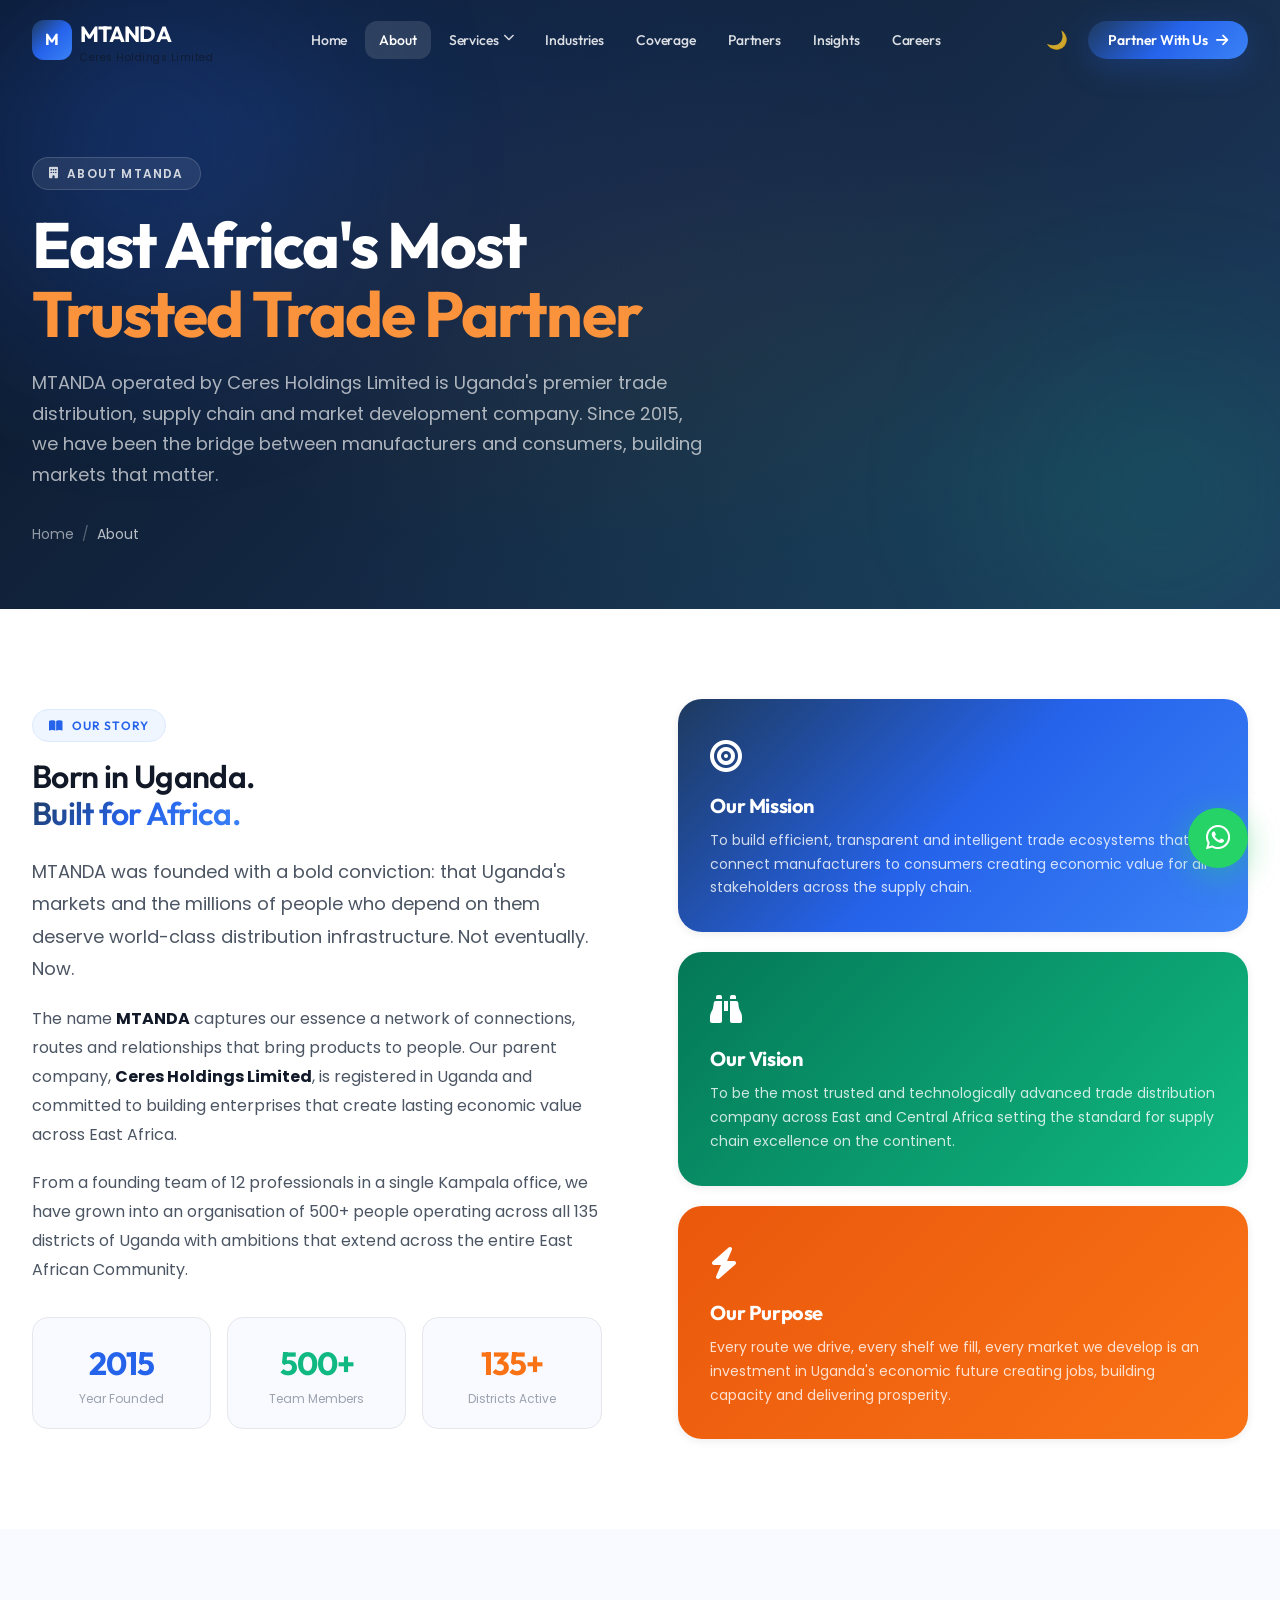
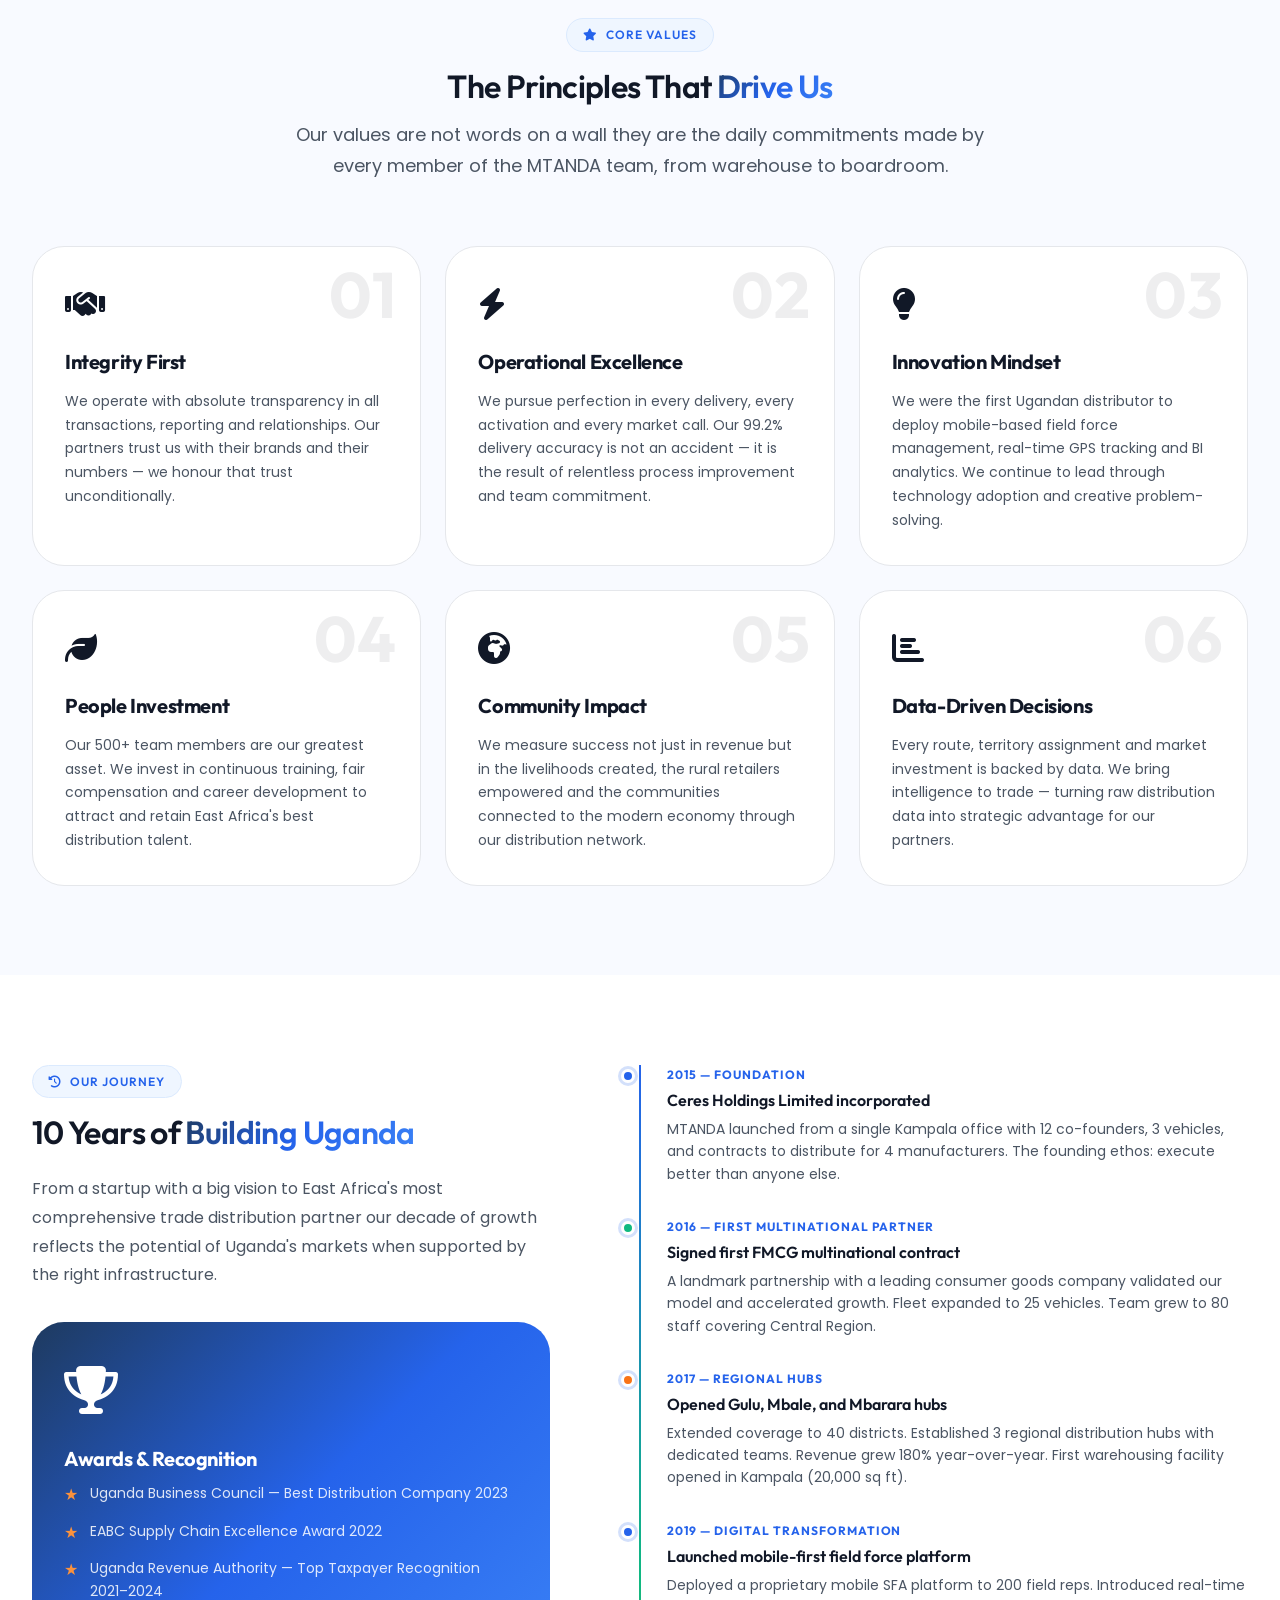
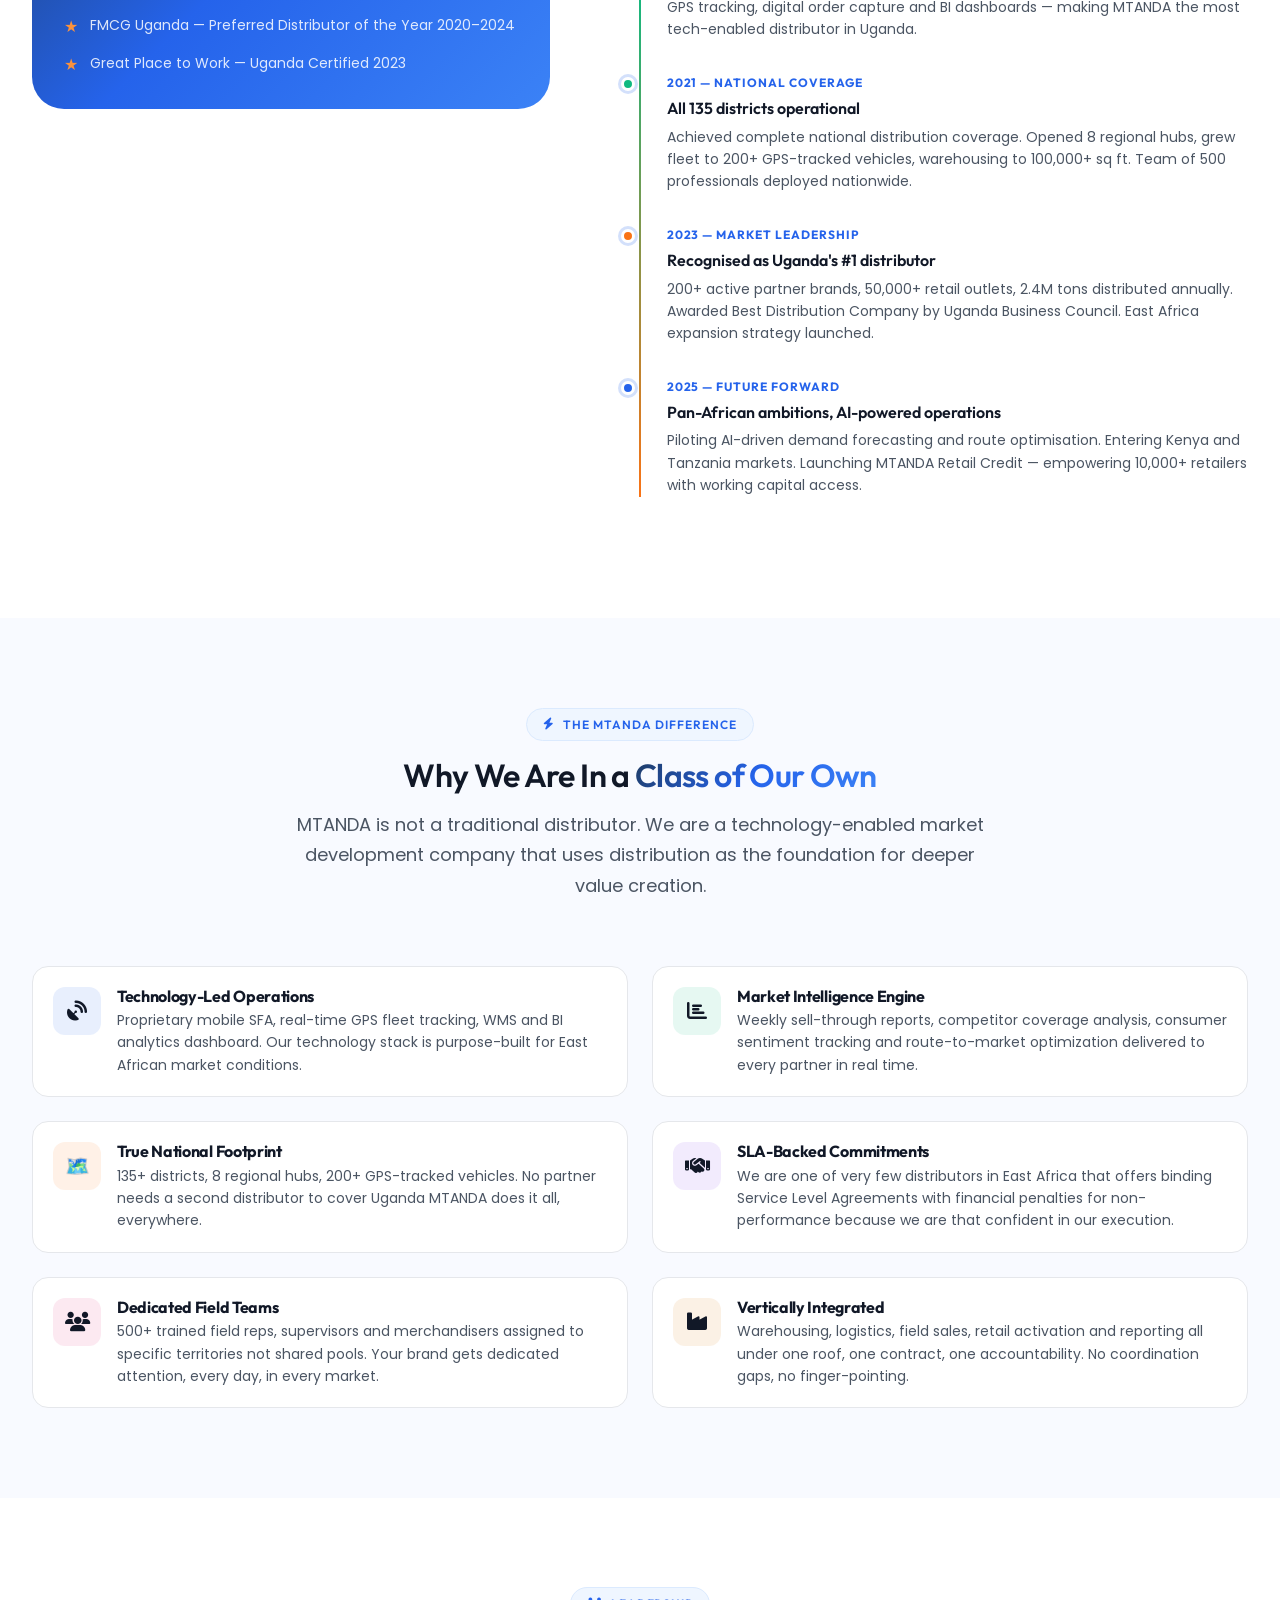
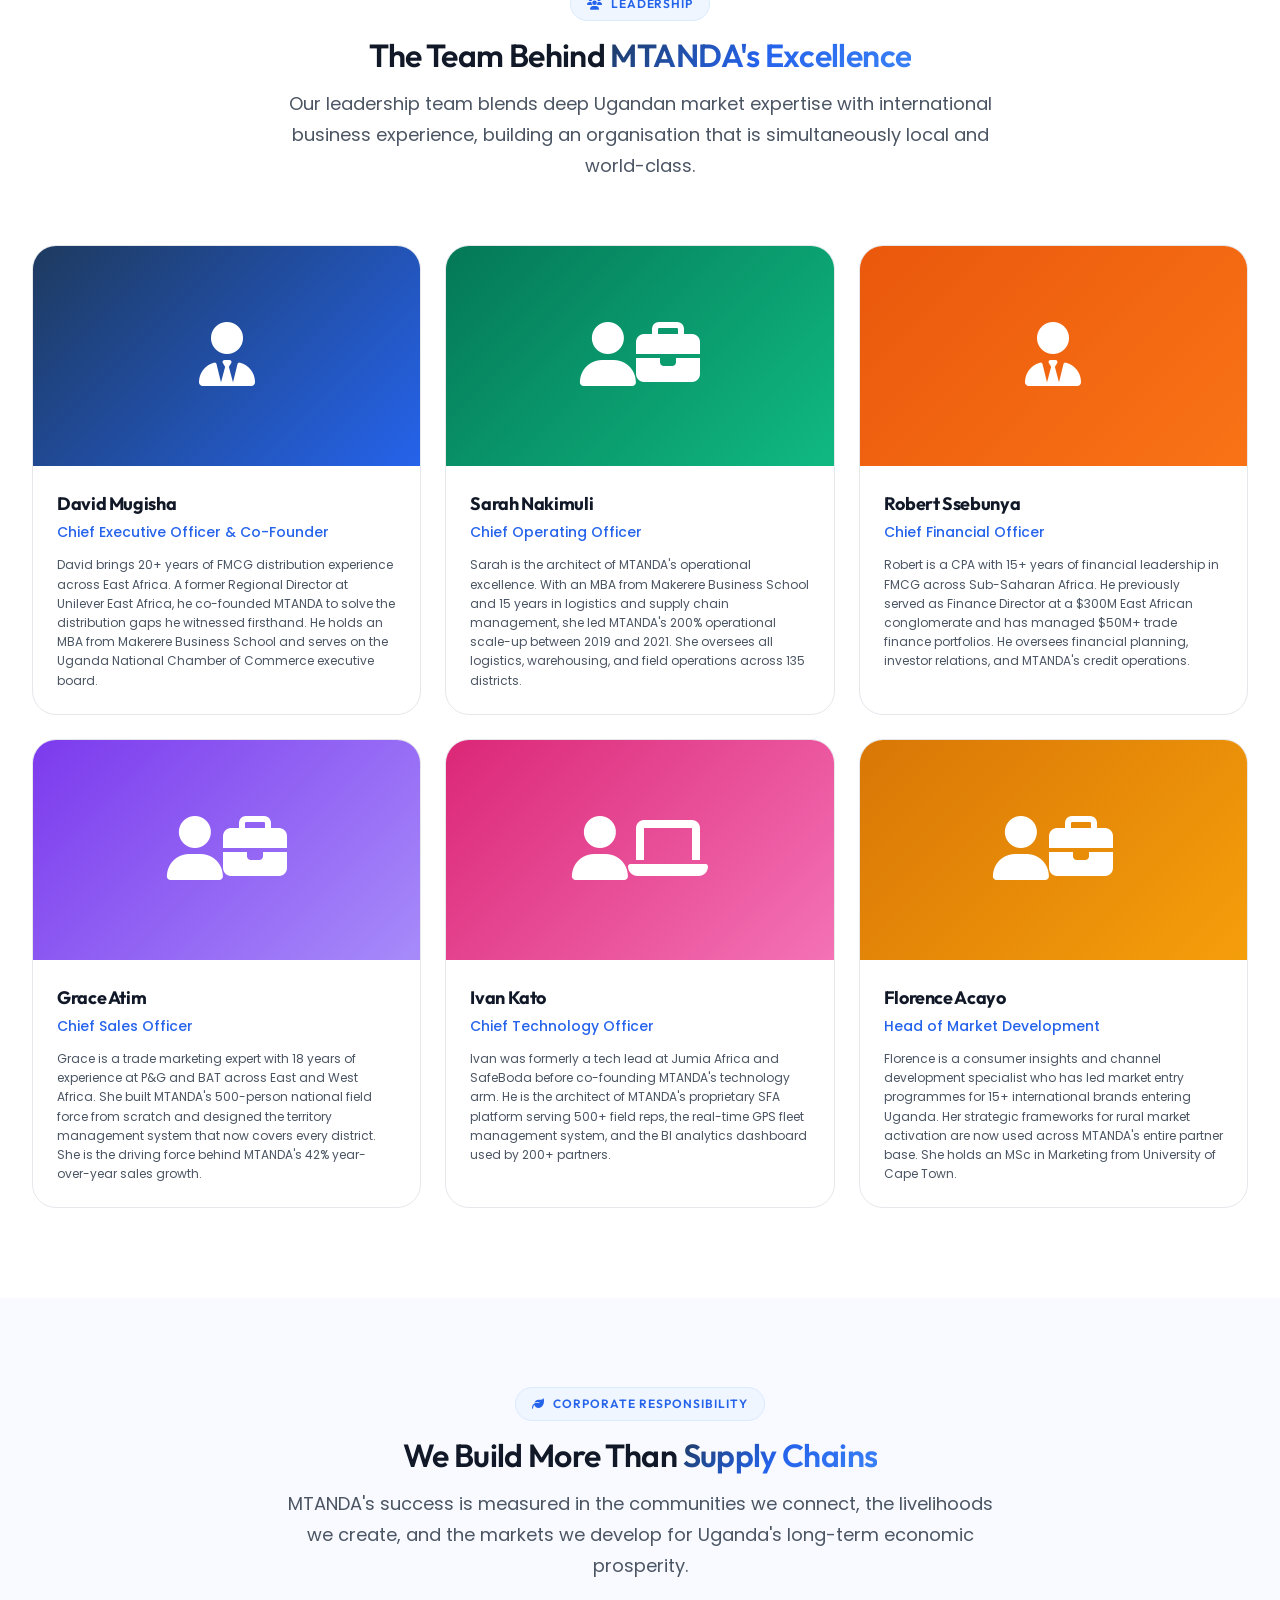
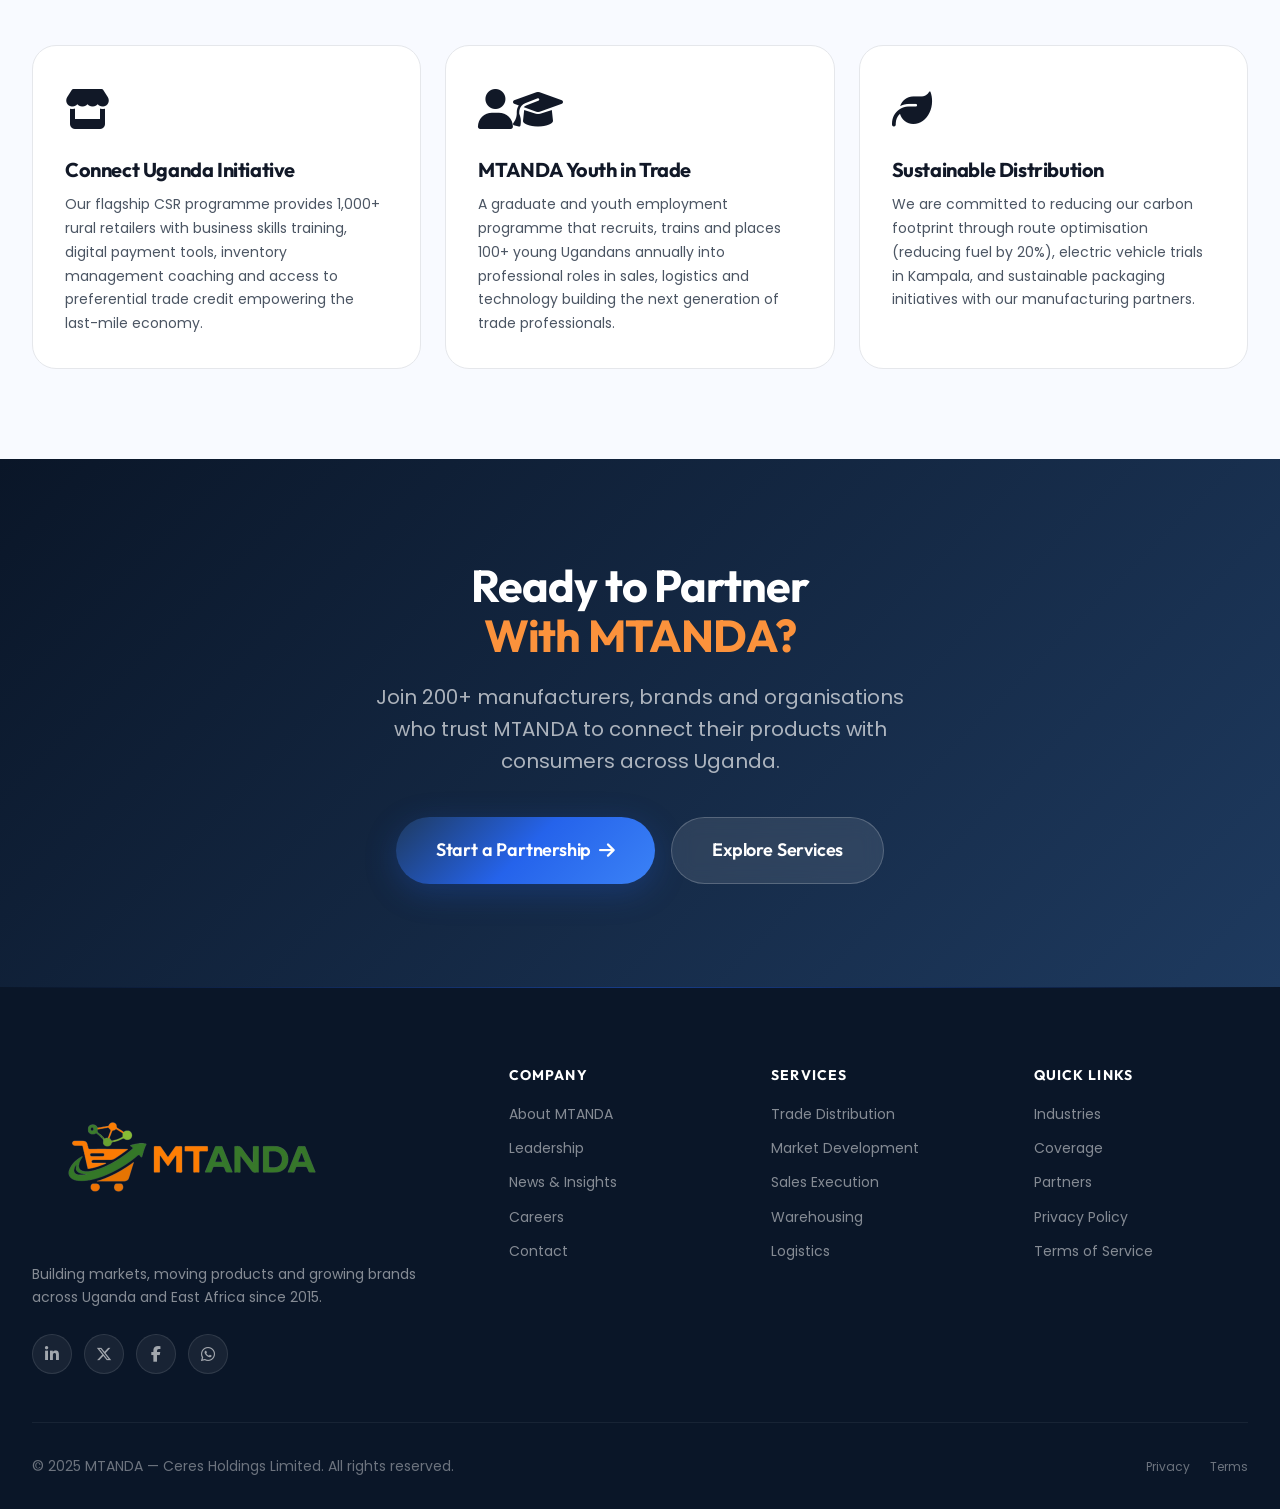
==== about.html @ e6c15548 "Add files via upload" ====
<!DOCTYPE html>
<html lang="en" data-theme="light">
<head>
  <meta charset="UTF-8"/>
  <meta name="viewport" content="width=device-width, initial-scale=1.0"/>
  <title>About MTANDA — Our Story, Mission & Leadership | Ceres Holdings Limited</title>
  <meta name="description" content="Learn about MTANDA (Ceres Holdings Limited) — Uganda's premier trade distribution company. Our story, mission, vision, values, leadership team and corporate journey since 2015."/>
  <meta name="keywords" content="About MTANDA, Ceres Holdings Limited Uganda, trade distribution company Uganda, MTANDA history, MTANDA leadership"/>
  <meta name="robots" content="index, follow"/>
  <link rel="canonical" href="https://mtanda.co.ug/about"/>
  <meta property="og:title" content="About MTANDA — Our Story, Mission & Leadership"/>
  <meta property="og:description" content="Uganda's premier trade distribution company. Discover our story, values and the team behind East Africa's most trusted supply chain partner."/>
  <meta property="og:type" content="website"/>
  <meta property="og:url" content="https://mtanda.co.ug/about"/>
  <link rel="preconnect" href="https://fonts.googleapis.com"/>
  <link rel="preconnect" href="https://fonts.gstatic.com" crossorigin/>
  <link href="https://fonts.googleapis.com/css2?family=Outfit:wght@300;400;500;600;700;800&family=Poppins:wght@300;400;500;600;700;800&display=swap" rel="stylesheet"/>
  <link rel="stylesheet" href="https://cdnjs.cloudflare.com/ajax/libs/font-awesome/6.5.1/css/all.min.css" crossorigin="anonymous" />
  <link rel="stylesheet" href="css/main.css"/>
  <link rel="stylesheet" href="css/pages.css"/>
</head>
<body>

<!-- ── NAVBAR ── -->
<header>
  <nav id="navbar" role="navigation" aria-label="Main navigation">
    <div class="nav-inner">
      <a href="index.html" class="nav-logo" aria-label="MTANDA Home">
        <div class="nav-logo-mark">M</div>
        <div><span class="nav-logo-text">MTANDA</span><span class="nav-logo-sub">Ceres Holdings Limited</span></div>
      </a>
      <ul class="nav-menu" role="list">
        <li><a href="index.html" class="nav-link" data-page="index.html">Home</a></li>
        <li><a href="about.html" class="nav-link page-active" data-page="about.html">About</a></li>
        <li class="nav-item">
          <a href="services.html" class="nav-link" data-page="services.html">Services <i class="fa-solid fa-chevron-down chevron"></i></a>
          <div class="mega-menu">
            <div class="mega-menu-grid">
              <a href="services.html#distribution" class="mega-link"><div class="mega-link-icon" style="background:#EFF6FF;"><i class="fa-solid fa-truck"></i></div><div class="mega-link-text"><strong>Trade Distribution</strong><span>Nationwide delivery network</span></div></a>
              <a href="services.html#market-dev" class="mega-link"><div class="mega-link-icon" style="background:#ECFDF5;"><i class="fa-solid fa-chart-line"></i></div><div class="mega-link-text"><strong>Market Development</strong><span>Strategic expansion</span></div></a>
              <a href="services.html#sales" class="mega-link"><div class="mega-link-icon" style="background:#FFEDD5;"><i class="fa-solid fa-bullseye"></i></div><div class="mega-link-text"><strong>Sales Execution</strong><span>Field team excellence</span></div></a>
              <a href="services.html#logistics" class="mega-link"><div class="mega-link-icon" style="background:#EFF6FF;"><i class="fa-solid fa-bolt"></i></div><div class="mega-link-text"><strong>Logistics</strong><span>End-to-end fulfillment</span></div></a>
              <a href="services.html#warehousing" class="mega-link"><div class="mega-link-icon" style="background:#ECFDF5;"><i class="fa-solid fa-industry"></i></div><div class="mega-link-text"><strong>Warehousing</strong><span>Storage & WMS</span></div></a>
              <a href="services.html#supply-chain" class="mega-link"><div class="mega-link-icon" style="background:#FFEDD5;"><i class="fa-solid fa-link"></i></div><div class="mega-link-text"><strong>Supply Chain</strong><span>End-to-end visibility</span></div></a>
            </div>
          </div>
        </li>
        <li><a href="industries.html" class="nav-link" data-page="industries.html">Industries</a></li>
        <li><a href="coverage.html" class="nav-link" data-page="coverage.html">Coverage</a></li>
        <li><a href="partners.html" class="nav-link" data-page="partners.html">Partners</a></li>
        <li><a href="blog.html" class="nav-link" data-page="blog.html">Insights</a></li>
        <li><a href="careers.html" class="nav-link" data-page="careers.html">Careers</a></li>
      </ul>
      <div class="nav-actions">
        <button class="theme-toggle" data-theme-toggle aria-label="Toggle dark mode"><span data-theme-icon><i class="fa-solid fa-moon"></i></span></button>
        <a href="contact.html" class="btn btn-primary btn-sm">Partner With Us <i class="fa-solid fa-arrow-right"></i></a>
        <button class="mobile-menu-btn" id="mobile-menu-btn" aria-label="Open menu" aria-expanded="false">
          <span class="hamburger-line"></span><span class="hamburger-line"></span><span class="hamburger-line"></span>
        </button>
      </div>
    </div>
  </nav>
</header>

<div id="mobile-menu">
  <a href="index.html" class="mobile-nav-link">Home</a>
  <a href="about.html" class="mobile-nav-link">About MTANDA</a>
  <a href="services.html" class="mobile-nav-link">Our Services</a>
  <a href="industries.html" class="mobile-nav-link">Industries</a>
  <a href="coverage.html" class="mobile-nav-link">Coverage</a>
  <a href="partners.html" class="mobile-nav-link">Partners</a>
  <a href="blog.html" class="mobile-nav-link">Insights</a>
  <a href="careers.html" class="mobile-nav-link">Careers</a>
  <a href="contact.html" class="mobile-nav-link">Contact</a>
  <div style="margin-top:2rem;"><a href="contact.html" class="btn btn-primary w-full" style="justify-content:center;">Partner With Us</a></div>
</div>

<div id="scroll-progress" aria-hidden="true"></div>

<main>
<!-- ── PAGE HERO ── -->
<section class="page-hero">
  <div class="page-hero-blob" style="width:500px;height:500px;background:radial-gradient(circle,rgba(37,99,235,0.25) 0%,transparent 70%);top:-100px;left:-100px;"></div>
  <div class="page-hero-blob" style="width:400px;height:400px;background:radial-gradient(circle,rgba(16,185,129,0.15) 0%,transparent 70%);bottom:-80px;right:-80px;"></div>
  <div class="container page-hero-inner">
    <div class="page-hero-tag" data-aos="fade-up"><i class="fa-solid fa-building"></i> About MTANDA</div>
    <h1 class="display-lg" data-aos="fade-up" data-aos-delay="80">East Africa's Most<br><span style="color:var(--orange-400);">Trusted Trade Partner</span></h1>
    <p data-aos="fade-up" data-aos-delay="160">MTANDA operated by Ceres Holdings Limited is Uganda's premier trade distribution, supply chain and market development company. Since 2015, we have been the bridge between manufacturers and consumers, building markets that matter.</p>
    <div class="page-hero-breadcrumb" data-aos="fade-up" data-aos-delay="220">
      <a href="index.html">Home</a><span>/</span><span style="color:rgba(255,255,255,0.7);">About</span>
    </div>
  </div>
</section>

<!-- ── COMPANY STORY ── -->
<section class="content-section">
  <div class="container">
    <div style="display:grid;grid-template-columns:1fr 1fr;gap:clamp(3rem,6vw,6rem);align-items:center;" class="grid-2-responsive">
      <div data-aos="fade-right">
        <div class="section-tag"><i class="fa-solid fa-book-open"></i> Our Story</div>
        <h2 class="display-sm" style="margin-bottom:var(--space-6);">Born in Uganda.<br><span class="text-gradient">Built for Africa.</span></h2>
        <p style="font-size:var(--text-lg);color:var(--text-secondary);line-height:1.8;margin-bottom:var(--space-5);">MTANDA was founded with a bold conviction: that Uganda's markets and the millions of people who depend on them deserve world-class distribution infrastructure. Not eventually. Now.</p>
        <p style="color:var(--text-secondary);line-height:1.8;margin-bottom:var(--space-5);">The name <strong style="color:var(--text-primary);">MTANDA</strong> captures our essence a network of connections, routes and relationships that bring products to people. Our parent company, <strong style="color:var(--text-primary);">Ceres Holdings Limited</strong>, is registered in Uganda and committed to building enterprises that create lasting economic value across East Africa.</p>
        <p style="color:var(--text-secondary);line-height:1.8;margin-bottom:var(--space-8);">From a founding team of 12 professionals in a single Kampala office, we have grown into an organisation of 500+ people operating across all 135 districts of Uganda with ambitions that extend across the entire East African Community.</p>
        <div style="display:grid;grid-template-columns:repeat(3,1fr);gap:var(--space-4);">
          <div style="text-align:center;padding:var(--space-5);background:var(--bg-secondary);border-radius:var(--radius-lg);border:1px solid var(--border-color);">
            <div style="font-family:var(--font-display);font-size:2rem;font-weight:700;color:var(--primary);letter-spacing:-0.03em;">2015</div>
            <div style="font-size:var(--text-xs);color:var(--text-muted);">Year Founded</div>
          </div>
          <div style="text-align:center;padding:var(--space-5);background:var(--bg-secondary);border-radius:var(--radius-lg);border:1px solid var(--border-color);">
            <div style="font-family:var(--font-display);font-size:2rem;font-weight:700;color:var(--secondary);letter-spacing:-0.03em;">500+</div>
            <div style="font-size:var(--text-xs);color:var(--text-muted);">Team Members</div>
          </div>
          <div style="text-align:center;padding:var(--space-5);background:var(--bg-secondary);border-radius:var(--radius-lg);border:1px solid var(--border-color);">
            <div style="font-family:var(--font-display);font-size:2rem;font-weight:700;color:var(--accent);letter-spacing:-0.03em;">135+</div>
            <div style="font-size:var(--text-xs);color:var(--text-muted);">Districts Active</div>
          </div>
        </div>
      </div>
      <div data-aos="fade-left" data-aos-delay="100">
        <!-- Visual cards -->
        <div style="display:grid;gap:var(--space-5);">
          <div class="card" style="background:var(--gradient-primary);border:none;color:white;" data-aos="fade-left" data-aos-delay="120">
            <div style="font-size:2rem;margin-bottom:var(--space-3);"><i class="fa-solid fa-bullseye"></i></div>
            <h3 style="font-family:var(--font-display);font-size:var(--text-xl);font-weight:700;color:white;margin-bottom:var(--space-3);">Our Mission</h3>
            <p style="font-size:var(--text-sm);color:rgba(255,255,255,0.8);line-height:1.7;">To build efficient, transparent and intelligent trade ecosystems that connect manufacturers to consumers creating economic value for all stakeholders across the supply chain.</p>
          </div>
          <div class="card" style="background:var(--gradient-emerald);border:none;color:white;" data-aos="fade-left" data-aos-delay="170">
            <div style="font-size:2rem;margin-bottom:var(--space-3);"><i class="fa-solid fa-binoculars"></i></div>
            <h3 style="font-family:var(--font-display);font-size:var(--text-xl);font-weight:700;color:white;margin-bottom:var(--space-3);">Our Vision</h3>
            <p style="font-size:var(--text-sm);color:rgba(255,255,255,0.8);line-height:1.7;">To be the most trusted and technologically advanced trade distribution company across East and Central Africa setting the standard for supply chain excellence on the continent.</p>
          </div>
          <div class="card" style="background:var(--gradient-orange);border:none;color:white;" data-aos="fade-left" data-aos-delay="220">
            <div style="font-size:2rem;margin-bottom:var(--space-3);"><i class="fa-solid fa-bolt"></i></div>
            <h3 style="font-family:var(--font-display);font-size:var(--text-xl);font-weight:700;color:white;margin-bottom:var(--space-3);">Our Purpose</h3>
            <p style="font-size:var(--text-sm);color:rgba(255,255,255,0.8);line-height:1.7;">Every route we drive, every shelf we fill, every market we develop is an investment in Uganda's economic future creating jobs, building capacity and delivering prosperity.</p>
          </div>
        </div>
      </div>
    </div>
  </div>
</section>

<!-- ── CORE VALUES ── -->
<section class="content-section content-section-alt">
  <div class="container">
    <div class="section-header" data-aos="fade-up">
      <div class="section-tag"><i class="fa-solid fa-star"></i> Core Values</div>
      <h2 class="display-sm">The Principles That <span class="text-gradient">Drive Us</span></h2>
      <p>Our values are not words on a wall they are the daily commitments made by every member of the MTANDA team, from warehouse to boardroom.</p>
    </div>
    <div style="display:grid;grid-template-columns:repeat(3,1fr);gap:var(--space-6);" data-aos="fade-up" data-aos-delay="100">
      <div class="pillar-card">
        <div class="pillar-number">01</div>
        <div class="pillar-card::before" style="background:var(--gradient-primary);"></div>
        <div class="pillar-icon"><i class="fa-solid fa-handshake"></i></div>
        <div class="pillar-title">Integrity First</div>
        <div class="pillar-desc">We operate with absolute transparency in all transactions, reporting and relationships. Our partners trust us with their brands and their numbers — we honour that trust unconditionally.</div>
      </div>
      <div class="pillar-card" data-aos-delay="80">
        <div class="pillar-number">02</div>
        <div class="pillar-icon"><i class="fa-solid fa-bolt"></i></div>
        <div class="pillar-title">Operational Excellence</div>
        <div class="pillar-desc">We pursue perfection in every delivery, every activation and every market call. Our 99.2% delivery accuracy is not an accident — it is the result of relentless process improvement and team commitment.</div>
      </div>
      <div class="pillar-card" data-aos-delay="160">
        <div class="pillar-number">03</div>
        <div class="pillar-icon"><i class="fa-solid fa-lightbulb"></i></div>
        <div class="pillar-title">Innovation Mindset</div>
        <div class="pillar-desc">We were the first Ugandan distributor to deploy mobile-based field force management, real-time GPS tracking and BI analytics. We continue to lead through technology adoption and creative problem-solving.</div>
      </div>
      <div class="pillar-card">
        <div class="pillar-number">04</div>
        <div class="pillar-icon"><i class="fa-solid fa-leaf"></i></div>
        <div class="pillar-title">People Investment</div>
        <div class="pillar-desc">Our 500+ team members are our greatest asset. We invest in continuous training, fair compensation and career development to attract and retain East Africa's best distribution talent.</div>
      </div>
      <div class="pillar-card">
        <div class="pillar-number">05</div>
        <div class="pillar-icon"><i class="fa-solid fa-earth-africa"></i></div>
        <div class="pillar-title">Community Impact</div>
        <div class="pillar-desc">We measure success not just in revenue but in the livelihoods created, the rural retailers empowered and the communities connected to the modern economy through our distribution network.</div>
      </div>
      <div class="pillar-card">
        <div class="pillar-number">06</div>
        <div class="pillar-icon"><i class="fa-solid fa-chart-bar"></i></div>
        <div class="pillar-title">Data-Driven Decisions</div>
        <div class="pillar-desc">Every route, territory assignment and market investment is backed by data. We bring intelligence to trade — turning raw distribution data into strategic advantage for our partners.</div>
      </div>
    </div>
  </div>
</section>

<!-- ── CORPORATE TIMELINE ── -->
<section class="content-section">
  <div class="container">
    <div style="display:grid;grid-template-columns:1fr 1.2fr;gap:clamp(3rem,6vw,6rem);">
      <div data-aos="fade-right">
        <div class="section-tag"><i class="fa-solid fa-clock-rotate-left"></i> Our Journey</div>
        <h2 class="display-sm" style="margin-bottom:var(--space-6);">10 Years of <span class="text-gradient">Building Uganda</span></h2>
        <p style="color:var(--text-secondary);line-height:1.8;margin-bottom:var(--space-8);">From a startup with a big vision to East Africa's most comprehensive trade distribution partner our decade of growth reflects the potential of Uganda's markets when supported by the right infrastructure.</p>
        <div style="background:var(--gradient-primary);border-radius:var(--radius-2xl);padding:var(--space-8);color:white;">
          <div style="font-size:3rem;margin-bottom:var(--space-4);"><i class="fa-solid fa-trophy"></i></div>
          <h3 style="font-family:var(--font-display);font-weight:700;font-size:var(--text-xl);margin-bottom:var(--space-3);color:white;">Awards & Recognition</h3>
          <ul style="display:flex;flex-direction:column;gap:var(--space-3);">
            <li style="display:flex;gap:var(--space-3);align-items:flex-start;font-size:var(--text-sm);color:rgba(255,255,255,0.85);">
              <span style="color:var(--orange-400);flex-shrink:0;font-size:1rem;">★</span> Uganda Business Council — Best Distribution Company 2023
            </li>
            <li style="display:flex;gap:var(--space-3);align-items:flex-start;font-size:var(--text-sm);color:rgba(255,255,255,0.85);">
              <span style="color:var(--orange-400);flex-shrink:0;font-size:1rem;">★</span> EABC Supply Chain Excellence Award 2022
            </li>
            <li style="display:flex;gap:var(--space-3);align-items:flex-start;font-size:var(--text-sm);color:rgba(255,255,255,0.85);">
              <span style="color:var(--orange-400);flex-shrink:0;font-size:1rem;">★</span> Uganda Revenue Authority — Top Taxpayer Recognition 2021–2024
            </li>
            <li style="display:flex;gap:var(--space-3);align-items:flex-start;font-size:var(--text-sm);color:rgba(255,255,255,0.85);">
              <span style="color:var(--orange-400);flex-shrink:0;font-size:1rem;">★</span> FMCG Uganda — Preferred Distributor of the Year 2020–2024
            </li>
            <li style="display:flex;gap:var(--space-3);align-items:flex-start;font-size:var(--text-sm);color:rgba(255,255,255,0.85);">
              <span style="color:var(--orange-400);flex-shrink:0;font-size:1rem;">★</span> Great Place to Work — Uganda Certified 2023
            </li>
          </ul>
        </div>
      </div>
      <div data-aos="fade-left" data-aos-delay="100">
        <div class="timeline">
          <div class="timeline-item">
            <div class="timeline-dot"></div>
            <div class="timeline-year">2015 — Foundation</div>
            <div class="timeline-title">Ceres Holdings Limited incorporated</div>
            <div class="timeline-desc">MTANDA launched from a single Kampala office with 12 co-founders, 3 vehicles, and contracts to distribute for 4 manufacturers. The founding ethos: execute better than anyone else.</div>
          </div>
          <div class="timeline-item">
            <div class="timeline-dot" style="background:var(--secondary);"></div>
            <div class="timeline-year">2016 — First Multinational Partner</div>
            <div class="timeline-title">Signed first FMCG multinational contract</div>
            <div class="timeline-desc">A landmark partnership with a leading consumer goods company validated our model and accelerated growth. Fleet expanded to 25 vehicles. Team grew to 80 staff covering Central Region.</div>
          </div>
          <div class="timeline-item">
            <div class="timeline-dot" style="background:var(--accent);"></div>
            <div class="timeline-year">2017 — Regional Hubs</div>
            <div class="timeline-title">Opened Gulu, Mbale, and Mbarara hubs</div>
            <div class="timeline-desc">Extended coverage to 40 districts. Established 3 regional distribution hubs with dedicated teams. Revenue grew 180% year-over-year. First warehousing facility opened in Kampala (20,000 sq ft).</div>
          </div>
          <div class="timeline-item">
            <div class="timeline-dot" style="background:var(--primary);"></div>
            <div class="timeline-year">2019 — Digital Transformation</div>
            <div class="timeline-title">Launched mobile-first field force platform</div>
            <div class="timeline-desc">Deployed a proprietary mobile SFA platform to 200 field reps. Introduced real-time GPS tracking, digital order capture and BI dashboards — making MTANDA the most tech-enabled distributor in Uganda.</div>
          </div>
          <div class="timeline-item">
            <div class="timeline-dot" style="background:var(--secondary);"></div>
            <div class="timeline-year">2021 — National Coverage</div>
            <div class="timeline-title">All 135 districts operational</div>
            <div class="timeline-desc">Achieved complete national distribution coverage. Opened 8 regional hubs, grew fleet to 200+ GPS-tracked vehicles, warehousing to 100,000+ sq ft. Team of 500 professionals deployed nationwide.</div>
          </div>
          <div class="timeline-item">
            <div class="timeline-dot" style="background:var(--accent);"></div>
            <div class="timeline-year">2023 — Market Leadership</div>
            <div class="timeline-title">Recognised as Uganda's #1 distributor</div>
            <div class="timeline-desc">200+ active partner brands, 50,000+ retail outlets, 2.4M tons distributed annually. Awarded Best Distribution Company by Uganda Business Council. East Africa expansion strategy launched.</div>
          </div>
          <div class="timeline-item">
            <div class="timeline-dot" style="background:var(--primary);"></div>
            <div class="timeline-year">2025 — Future Forward</div>
            <div class="timeline-title">Pan-African ambitions, AI-powered operations</div>
            <div class="timeline-desc">Piloting AI-driven demand forecasting and route optimisation. Entering Kenya and Tanzania markets. Launching MTANDA Retail Credit — empowering 10,000+ retailers with working capital access.</div>
          </div>
        </div>
      </div>
    </div>
  </div>
</section>

<!-- ── WHAT MAKES MTANDA DIFFERENT ── -->
<section class="content-section content-section-alt">
  <div class="container">
    <div class="section-header" data-aos="fade-up">
      <div class="section-tag"><i class="fa-solid fa-bolt"></i> The MTANDA Difference</div>
      <h2 class="display-sm">Why We Are In a <span class="text-gradient">Class of Our Own</span></h2>
      <p>MTANDA is not a traditional distributor. We are a technology-enabled market development company that uses distribution as the foundation for deeper value creation.</p>
    </div>
    <div style="display:grid;grid-template-columns:repeat(2,1fr);gap:var(--space-6);" data-aos="fade-up" data-aos-delay="80">
      <div class="feature-item">
        <div class="feature-icon-box" style="background:rgba(37,99,235,0.1);"><i class="fa-solid fa-satellite-dish"></i></div>
        <div><h4>Technology-Led Operations</h4><p>Proprietary mobile SFA, real-time GPS fleet tracking, WMS and BI analytics dashboard. Our technology stack is purpose-built for East African market conditions.</p></div>
      </div>
      <div class="feature-item">
        <div class="feature-icon-box" style="background:rgba(16,185,129,0.1);"><i class="fa-solid fa-chart-bar"></i></div>
        <div><h4>Market Intelligence Engine</h4><p>Weekly sell-through reports, competitor coverage analysis, consumer sentiment tracking and route-to-market optimization delivered to every partner in real time.</p></div>
      </div>
      <div class="feature-item">
        <div class="feature-icon-box" style="background:rgba(249,115,22,0.1);">🗺️</div>
        <div><h4>True National Footprint</h4><p>135+ districts, 8 regional hubs, 200+ GPS-tracked vehicles. No partner needs a second distributor to cover Uganda MTANDA does it all, everywhere.</p></div>
      </div>
      <div class="feature-item">
        <div class="feature-icon-box" style="background:rgba(124,58,237,0.1);"><i class="fa-solid fa-handshake"></i></div>
        <div><h4>SLA-Backed Commitments</h4><p>We are one of very few distributors in East Africa that offers binding Service Level Agreements with financial penalties for non-performance because we are that confident in our execution.</p></div>
      </div>
      <div class="feature-item">
        <div class="feature-icon-box" style="background:rgba(219,39,119,0.1);"><i class="fa-solid fa-users"></i></div>
        <div><h4>Dedicated Field Teams</h4><p>500+ trained field reps, supervisors and merchandisers assigned to specific territories not shared pools. Your brand gets dedicated attention, every day, in every market.</p></div>
      </div>
      <div class="feature-item">
        <div class="feature-icon-box" style="background:rgba(217,119,6,0.1);"><i class="fa-solid fa-industry"></i></div>
        <div><h4>Vertically Integrated</h4><p>Warehousing, logistics, field sales, retail activation and reporting all under one roof, one contract, one accountability. No coordination gaps, no finger-pointing.</p></div>
      </div>
    </div>
  </div>
</section>

<!-- ── LEADERSHIP TEAM (Full) ── -->
<section class="content-section">
  <div class="container">
    <div class="section-header" data-aos="fade-up">
      <div class="section-tag"><i class="fa-solid fa-users"></i> Leadership</div>
      <h2 class="display-sm">The Team Behind <span class="text-gradient">MTANDA's Excellence</span></h2>
      <p>Our leadership team blends deep Ugandan market expertise with international business experience, building an organisation that is simultaneously local and world-class.</p>
    </div>
    <div style="display:grid;grid-template-columns:repeat(3,1fr);gap:var(--space-6);">
      <div class="team-card" data-aos="fade-up">
        <div class="team-photo" style="background:linear-gradient(135deg,#1E3A5F,#2563EB);height:220px;"><span style="font-size:4rem;"><i class="fa-solid fa-user-tie"></i></span>
          <div class="team-photo-overlay">
            <a href="contact.html" class="team-social-btn" aria-label="Email"><i class="fa-solid fa-envelope"></i></a>
            <a href="#" class="team-social-btn" aria-label="LinkedIn"><i class="fa-brands fa-linkedin-in"></i></a>
          </div>
        </div>
        <div class="team-info">
          <div class="team-name">David Mugisha</div>
          <div class="team-role">Chief Executive Officer & Co-Founder</div>
          <div class="team-bio" style="margin-top:var(--space-3);">David brings 20+ years of FMCG distribution experience across East Africa. A former Regional Director at Unilever East Africa, he co-founded MTANDA to solve the distribution gaps he witnessed firsthand. He holds an MBA from Makerere Business School and serves on the Uganda National Chamber of Commerce executive board.</div>
        </div>
      </div>
      <div class="team-card" data-aos="fade-up" data-aos-delay="80">
        <div class="team-photo" style="background:linear-gradient(135deg,#047857,#10B981);height:220px;"><span style="font-size:4rem;"><i class="fa-solid fa-user"></i>‍<i class="fa-solid fa-briefcase"></i></span>
          <div class="team-photo-overlay">
            <a href="contact.html" class="team-social-btn" aria-label="Email"><i class="fa-solid fa-envelope"></i></a>
            <a href="#" class="team-social-btn" aria-label="LinkedIn"><i class="fa-brands fa-linkedin-in"></i></a>
          </div>
        </div>
        <div class="team-info">
          <div class="team-name">Sarah Nakimuli</div>
          <div class="team-role">Chief Operating Officer</div>
          <div class="team-bio" style="margin-top:var(--space-3);">Sarah is the architect of MTANDA's operational excellence. With an MBA from Makerere Business School and 15 years in logistics and supply chain management, she led MTANDA's 200% operational scale-up between 2019 and 2021. She oversees all logistics, warehousing, and field operations across 135 districts.</div>
        </div>
      </div>
      <div class="team-card" data-aos="fade-up" data-aos-delay="160">
        <div class="team-photo" style="background:linear-gradient(135deg,#EA580C,#F97316);height:220px;"><span style="font-size:4rem;"><i class="fa-solid fa-user-tie"></i></span>
          <div class="team-photo-overlay">
            <a href="contact.html" class="team-social-btn" aria-label="Email"><i class="fa-solid fa-envelope"></i></a>
            <a href="#" class="team-social-btn" aria-label="LinkedIn"><i class="fa-brands fa-linkedin-in"></i></a>
          </div>
        </div>
        <div class="team-info">
          <div class="team-name">Robert Ssebunya</div>
          <div class="team-role">Chief Financial Officer</div>
          <div class="team-bio" style="margin-top:var(--space-3);">Robert is a CPA with 15+ years of financial leadership in FMCG across Sub-Saharan Africa. He previously served as Finance Director at a $300M East African conglomerate and has managed $50M+ trade finance portfolios. He oversees financial planning, investor relations, and MTANDA's credit operations.</div>
        </div>
      </div>
      <div class="team-card" data-aos="fade-up">
        <div class="team-photo" style="background:linear-gradient(135deg,#7C3AED,#A78BFA);height:220px;"><span style="font-size:4rem;"><i class="fa-solid fa-user"></i>‍<i class="fa-solid fa-briefcase"></i></span>
          <div class="team-photo-overlay">
            <a href="contact.html" class="team-social-btn" aria-label="Email"><i class="fa-solid fa-envelope"></i></a>
            <a href="#" class="team-social-btn" aria-label="LinkedIn"><i class="fa-brands fa-linkedin-in"></i></a>
          </div>
        </div>
        <div class="team-info">
          <div class="team-name">Grace Atim</div>
          <div class="team-role">Chief Sales Officer</div>
          <div class="team-bio" style="margin-top:var(--space-3);">Grace is a trade marketing expert with 18 years of experience at P&G and BAT across East and West Africa. She built MTANDA's 500-person national field force from scratch and designed the territory management system that now covers every district. She is the driving force behind MTANDA's 42% year-over-year sales growth.</div>
        </div>
      </div>
      <div class="team-card" data-aos="fade-up" data-aos-delay="80">
        <div class="team-photo" style="background:linear-gradient(135deg,#DB2777,#F472B6);height:220px;"><span style="font-size:4rem;"><i class="fa-solid fa-user"></i>‍<i class="fa-solid fa-laptop"></i></span>
          <div class="team-photo-overlay">
            <a href="contact.html" class="team-social-btn" aria-label="Email"><i class="fa-solid fa-envelope"></i></a>
            <a href="#" class="team-social-btn" aria-label="LinkedIn"><i class="fa-brands fa-linkedin-in"></i></a>
          </div>
        </div>
        <div class="team-info">
          <div class="team-name">Ivan Kato</div>
          <div class="team-role">Chief Technology Officer</div>
          <div class="team-bio" style="margin-top:var(--space-3);">Ivan was formerly a tech lead at Jumia Africa and SafeBoda before co-founding MTANDA's technology arm. He is the architect of MTANDA's proprietary SFA platform serving 500+ field reps, the real-time GPS fleet management system, and the BI analytics dashboard used by 200+ partners.</div>
        </div>
      </div>
      <div class="team-card" data-aos="fade-up" data-aos-delay="160">
        <div class="team-photo" style="background:linear-gradient(135deg,#D97706,#F59E0B);height:220px;"><span style="font-size:4rem;"><i class="fa-solid fa-user"></i>‍<i class="fa-solid fa-briefcase"></i></span>
          <div class="team-photo-overlay">
            <a href="contact.html" class="team-social-btn" aria-label="Email"><i class="fa-solid fa-envelope"></i></a>
            <a href="#" class="team-social-btn" aria-label="LinkedIn"><i class="fa-brands fa-linkedin-in"></i></a>
          </div>
        </div>
        <div class="team-info">
          <div class="team-name">Florence Acayo</div>
          <div class="team-role">Head of Market Development</div>
          <div class="team-bio" style="margin-top:var(--space-3);">Florence is a consumer insights and channel development specialist who has led market entry programmes for 15+ international brands entering Uganda. Her strategic frameworks for rural market activation are now used across MTANDA's entire partner base. She holds an MSc in Marketing from University of Cape Town.</div>
        </div>
      </div>
    </div>
  </div>
</section>

<!-- ── CORPORATE RESPONSIBILITY ── -->
<section class="content-section content-section-alt">
  <div class="container">
    <div class="section-header" data-aos="fade-up">
      <div class="section-tag"><i class="fa-solid fa-leaf"></i> Corporate Responsibility</div>
      <h2 class="display-sm">We Build More Than <span class="text-gradient">Supply Chains</span></h2>
      <p>MTANDA's success is measured in the communities we connect, the livelihoods we create, and the markets we develop for Uganda's long-term economic prosperity.</p>
    </div>
    <div style="display:grid;grid-template-columns:repeat(3,1fr);gap:var(--space-6);" data-aos="fade-up" data-aos-delay="80">
      <div class="info-card">
        <div class="info-card-icon"><i class="fa-solid fa-store"></i></div>
        <h3>Connect Uganda Initiative</h3>
        <p>Our flagship CSR programme provides 1,000+ rural retailers with business skills training, digital payment tools, inventory management coaching and access to preferential trade credit empowering the last-mile economy.</p>
      </div>
      <div class="info-card">
        <div class="info-card-icon"><i class="fa-solid fa-user"></i>‍<i class="fa-solid fa-graduation-cap"></i></div>
        <h3>MTANDA Youth in Trade</h3>
        <p>A graduate and youth employment programme that recruits, trains and places 100+ young Ugandans annually into professional roles in sales, logistics and technology building the next generation of trade professionals.</p>
      </div>
      <div class="info-card">
        <div class="info-card-icon"><i class="fa-solid fa-leaf"></i></div>
        <h3>Sustainable Distribution</h3>
        <p>We are committed to reducing our carbon footprint through route optimisation (reducing fuel by 20%), electric vehicle trials in Kampala, and sustainable packaging initiatives with our manufacturing partners.</p>
      </div>
    </div>
  </div>
</section>

<!-- ── CTA ── -->
<section style="padding:clamp(5rem,8vw,8rem) 0;background:var(--gradient-dark);position:relative;overflow:hidden;">
  <div class="container" style="position:relative;z-index:1;text-align:center;">
    <h2 class="display-md" style="color:white;margin-bottom:var(--space-5);" data-aos="fade-up">Ready to Partner<br><span style="color:var(--orange-400);">With MTANDA?</span></h2>
    <p style="color:rgba(255,255,255,0.65);font-size:var(--text-xl);max-width:560px;margin:0 auto var(--space-10);" data-aos="fade-up" data-aos-delay="80">Join 200+ manufacturers, brands and organisations who trust MTANDA to connect their products with consumers across Uganda.</p>
    <div style="display:flex;gap:var(--space-4);justify-content:center;flex-wrap:wrap;" data-aos="fade-up" data-aos-delay="160">
      <a href="contact.html" class="btn btn-primary btn-lg">Start a Partnership <i class="fa-solid fa-arrow-right"></i></a>
      <a href="services.html" class="btn btn-secondary btn-lg">Explore Services</a>
    </div>
  </div>
</section>
</main>

<!-- ── FOOTER ── -->
<footer id="footer" role="contentinfo">
  <div class="container">
    <div class="footer-grid">
      <div class="footer-brand">
        <img src="img/Mtanda.png" alt="MTANDA Logo" style="max-height: 180px; margin-bottom: 1rem;" />
        <p>Building markets, moving products and growing brands across Uganda and East Africa since 2015.</p>
        <div class="footer-social">
          <a href="#" class="footer-social-link" aria-label="LinkedIn"><i class="fa-brands fa-linkedin-in"></i></a>
          <a href="#" class="footer-social-link" aria-label="Twitter/X"><i class="fa-brands fa-x-twitter"></i></a>
          <a href="#" class="footer-social-link" aria-label="Facebook"><i class="fa-brands fa-facebook-f"></i></a>
          <a href="https://wa.me/256700000000" class="footer-social-link" aria-label="WhatsApp" target="_blank" rel="noopener"><i class="fa-brands fa-whatsapp"></i></a>
        </div>
      </div>
      <nav aria-label="Company links"><div class="footer-col"><h4>Company</h4><ul class="footer-links">
        <li><a href="about.html" class="footer-link">About MTANDA</a></li>
        <li><a href="about.html#leadership" class="footer-link">Leadership</a></li>
        <li><a href="blog.html" class="footer-link">News & Insights</a></li>
        <li><a href="careers.html" class="footer-link">Careers</a></li>
        <li><a href="contact.html" class="footer-link">Contact</a></li>
      </ul></div></nav>
      <nav aria-label="Services links"><div class="footer-col"><h4>Services</h4><ul class="footer-links">
        <li><a href="services.html" class="footer-link">Trade Distribution</a></li>
        <li><a href="services.html" class="footer-link">Market Development</a></li>
        <li><a href="services.html" class="footer-link">Sales Execution</a></li>
        <li><a href="services.html" class="footer-link">Warehousing</a></li>
        <li><a href="services.html" class="footer-link">Logistics</a></li>
      </ul></div></nav>
      <nav aria-label="Other links"><div class="footer-col"><h4>Quick Links</h4><ul class="footer-links">
        <li><a href="industries.html" class="footer-link">Industries</a></li>
        <li><a href="coverage.html" class="footer-link">Coverage</a></li>
        <li><a href="partners.html" class="footer-link">Partners</a></li>
        <li><a href="privacy.html" class="footer-link">Privacy Policy</a></li>
        <li><a href="terms.html" class="footer-link">Terms of Service</a></li>
      </ul></div></nav>
    </div>
    <div class="footer-bottom">
      <p class="footer-copyright">© 2025 MTANDA — Ceres Holdings Limited. All rights reserved.</p>
      <div class="footer-legal">
        <a href="privacy.html">Privacy</a><a href="terms.html">Terms</a>
      </div>
    </div>
  </div>
</footer>

<a href="https://wa.me/256700000000" id="whatsapp-btn" aria-label="WhatsApp"><i class="fa-brands fa-whatsapp"></i></a>
<button id="back-to-top" aria-label="Back to top"><i class="fa-solid fa-chevron-up"></i></button>

<script src="js/main.js" defer></script>
<script src="js/pages.js" defer></script>
<style>
.grid-2-responsive { display:grid; grid-template-columns:1fr 1fr; gap:clamp(3rem,6vw,6rem); align-items:center; }
@media(max-width:900px) { .grid-2-responsive { grid-template-columns:1fr; } }
@media(max-width:768px) { [style*="grid-template-columns:repeat(3,1fr)"] { grid-template-columns:1fr!important; } }
</style>
</body>
</html>
---- css/main.css ----
/* ============================================
   MTANDA Corporate Website — Core Design System
   © 2025 Ceres Holdings Limited
   ============================================ */

/* ── Google Fonts Import ── */
@import url('https://fonts.googleapis.com/css2?family=Outfit:wght@300;400;500;600;700;800&family=Poppins:wght@300;400;500;600;700;800&display=swap');

/* ── CSS Custom Properties ── */
:root {
  /* Brand Colors */
  --blue-900: #0A1628;
  --blue-800: #0D1F3C;
  --blue-700: #1E3A5F;
  --blue-600: #1D4ED8;
  --blue-500: #2563EB;
  --blue-400: #3B82F6;
  --blue-300: #93C5FD;
  --blue-100: #DBEAFE;
  --blue-50:  #EFF6FF;

  --emerald-900: #064E3B;
  --emerald-700: #047857;
  --emerald-600: #059669;
  --emerald-500: #10B981;
  --emerald-400: #34D399;
  --emerald-100: #D1FAE5;
  --emerald-50:  #ECFDF5;

  --orange-600: #EA580C;
  --orange-500: #F97316;
  --orange-400: #FB923C;
  --orange-100: #FFEDD5;

  --gray-950: #030712;
  --gray-900: #111827;
  --gray-800: #1F2937;
  --gray-700: #374151;
  --gray-600: #4B5563;
  --gray-500: #6B7280;
  --gray-400: #9CA3AF;
  --gray-300: #D1D5DB;
  --gray-200: #E5E7EB;
  --gray-100: #F3F4F6;
  --gray-50:  #F9FAFB;

  /* Semantic tokens */
  --primary:       var(--blue-500);
  --primary-dark:  var(--blue-700);
  --primary-light: var(--blue-300);
  --secondary:     var(--emerald-500);
  --accent:        var(--orange-500);

  /* Backgrounds */
  --bg-primary:   #FFFFFF;
  --bg-secondary: #F8FAFF;
  --bg-tertiary:  #EEF2FF;
  --bg-dark:      var(--blue-900);
  --bg-dark-2:    var(--blue-800);

  /* Text */
  --text-primary:   var(--gray-900);
  --text-secondary: var(--gray-600);
  --text-muted:     var(--gray-400);
  --text-white:     #FFFFFF;
  --text-inverse:   #FFFFFF;

  /* Borders */
  --border-color:  var(--gray-200);
  --border-light:  rgba(255,255,255,0.1);
  --border-focus:  var(--blue-500);

  /* Shadows */
  --shadow-xs:  0 1px 2px rgba(0,0,0,0.05);
  --shadow-sm:  0 2px 8px rgba(0,0,0,0.08);
  --shadow-md:  0 4px 20px rgba(0,0,0,0.10);
  --shadow-lg:  0 8px 40px rgba(0,0,0,0.12);
  --shadow-xl:  0 16px 64px rgba(0,0,0,0.15);
  --shadow-2xl: 0 24px 80px rgba(0,0,0,0.20);
  --shadow-blue: 0 8px 32px rgba(37,99,235,0.25);
  --shadow-emerald: 0 8px 32px rgba(16,185,129,0.25);
  --shadow-glow: 0 0 40px rgba(37,99,235,0.3);

  /* Gradients */
  --gradient-primary: linear-gradient(135deg, #1E3A5F 0%, #2563EB 50%, #3B82F6 100%);
  --gradient-dark:    linear-gradient(135deg, #0A1628 0%, #1E3A5F 100%);
  --gradient-emerald: linear-gradient(135deg, #047857 0%, #10B981 100%);
  --gradient-hero:    linear-gradient(135deg, #0A1628 0%, #0D1F3C 40%, #1E3A5F 100%);
  --gradient-subtle:  linear-gradient(180deg, #FFFFFF 0%, #F8FAFF 100%);
  --gradient-card:    linear-gradient(145deg, rgba(255,255,255,0.9) 0%, rgba(248,250,255,0.8) 100%);
  --gradient-orange:  linear-gradient(135deg, #EA580C 0%, #F97316 100%);
  --gradient-mesh:    radial-gradient(ellipse at 20% 20%, rgba(37,99,235,0.15) 0%, transparent 50%),
                      radial-gradient(ellipse at 80% 80%, rgba(16,185,129,0.10) 0%, transparent 50%),
                      radial-gradient(ellipse at 50% 50%, rgba(249,115,22,0.05) 0%, transparent 60%);

  /* Typography */
  --font-display: 'Outfit', sans-serif;
  --font-body:    'Poppins', sans-serif;
  --font-mono:    'JetBrains Mono', monospace;

  /* Font sizes */
  --text-xs:   0.75rem;
  --text-sm:   0.875rem;
  --text-base: 1rem;
  --text-lg:   1.125rem;
  --text-xl:   1.25rem;
  --text-2xl:  1.5rem;
  --text-3xl:  1.875rem;
  --text-4xl:  2.25rem;
  --text-5xl:  3rem;
  --text-6xl:  3.75rem;
  --text-7xl:  4.5rem;
  --text-8xl:  6rem;

  /* Spacing */
  --space-1:  0.25rem;
  --space-2:  0.5rem;
  --space-3:  0.75rem;
  --space-4:  1rem;
  --space-5:  1.25rem;
  --space-6:  1.5rem;
  --space-8:  2rem;
  --space-10: 2.5rem;
  --space-12: 3rem;
  --space-16: 4rem;
  --space-20: 5rem;
  --space-24: 6rem;
  --space-32: 8rem;

  /* Border radius */
  --radius-sm:   6px;
  --radius-md:   12px;
  --radius-lg:   16px;
  --radius-xl:   24px;
  --radius-2xl:  32px;
  --radius-3xl:  48px;
  --radius-full: 9999px;

  /* Transitions */
  --transition-fast:   150ms cubic-bezier(0.4,0,0.2,1);
  --transition-base:   250ms cubic-bezier(0.4,0,0.2,1);
  --transition-slow:   400ms cubic-bezier(0.4,0,0.2,1);
  --transition-spring: 500ms cubic-bezier(0.34,1.56,0.64,1);

  /* Z-index */
  --z-base:    1;
  --z-card:    10;
  --z-nav:     100;
  --z-modal:   200;
  --z-toast:   300;
  --z-loading: 9999;

  /* Layout */
  --container-max: 1280px;
  --container-wide: 1440px;
  --nav-height: 80px;
  --section-padding: clamp(2rem, 4vw, 4rem);
}

/* ── Dark Mode Variables ── */
[data-theme="dark"] {
  --bg-primary:   #0A1628;
  --bg-secondary: #0D1F3C;
  --bg-tertiary:  #1E3A5F;
  --text-primary:   #F1F5F9;
  --text-secondary: #94A3B8;
  --text-muted:     #64748B;
  --border-color:   rgba(255,255,255,0.08);
  --shadow-sm:  0 2px 8px rgba(0,0,0,0.3);
  --shadow-md:  0 4px 20px rgba(0,0,0,0.4);
  --shadow-lg:  0 8px 40px rgba(0,0,0,0.5);
  --gradient-subtle: linear-gradient(180deg, #0A1628 0%, #0D1F3C 100%);
  --gradient-card: linear-gradient(145deg, rgba(30,58,95,0.6) 0%, rgba(13,31,60,0.8) 100%);
}

/* ── Reset & Base ── */
*, *::before, *::after {
  box-sizing: border-box;
  margin: 0;
  padding: 0;
}

html {
  scroll-behavior: smooth;
  -webkit-text-size-adjust: 100%;
  scroll-padding-top: var(--nav-height);
}

body {
  font-family: var(--font-body);
  font-size: var(--text-base);
  line-height: 1.6;
  color: var(--text-primary);
  background: var(--bg-primary);
  overflow-x: hidden;
  transition: background var(--transition-slow), color var(--transition-slow);
  -webkit-font-smoothing: antialiased;
  -moz-osx-font-smoothing: grayscale;
}

img, video {
  max-width: 100%;
  height: auto;
  display: block;
}

a {
  color: inherit;
  text-decoration: none;
}

ul, ol { list-style: none; }
button { cursor: pointer; border: none; background: none; font-family: inherit; }
input, textarea, select { font-family: inherit; }

/* ── Typography ── */
h1, h2, h3, h4, h5, h6 {
  font-family: var(--font-display);
  font-weight: 700;
  line-height: 1.15;
  color: var(--text-primary);
  letter-spacing: -0.02em;
}

.display-xl {
  font-size: clamp(3rem, 8vw, 6rem);
  font-weight: 700;
  letter-spacing: -0.04em;
  line-height: 1.05;
}
.display-lg {
  font-size: clamp(2.25rem, 5vw, 4.5rem);
  font-weight: 700;
  letter-spacing: -0.03em;
  line-height: 1.08;
}
.display-md {
  font-size: clamp(1.75rem, 3.5vw, 3rem);
  font-weight: 700;
  letter-spacing: -0.025em;
  line-height: 1.12;
}
.display-sm {
  font-size: clamp(1.5rem, 2.5vw, 2.25rem);
  font-weight: 600;
  letter-spacing: -0.02em;
}

.text-gradient {
  background: var(--gradient-primary);
  -webkit-background-clip: text;
  -webkit-text-fill-color: transparent;
  background-clip: text;
}
.text-gradient-emerald {
  background: var(--gradient-emerald);
  -webkit-background-clip: text;
  -webkit-text-fill-color: transparent;
  background-clip: text;
}
.text-gradient-orange {
  background: var(--gradient-orange);
  -webkit-background-clip: text;
  -webkit-text-fill-color: transparent;
  background-clip: text;
}

/* ── Layout ── */
.container {
  width: 100%;
  max-width: var(--container-max);
  margin: 0 auto;
  padding: 0 clamp(1rem, 4vw, 2rem);
}
.container-wide {
  width: 100%;
  max-width: var(--container-wide);
  margin: 0 auto;
  padding: 0 clamp(1rem, 4vw, 2rem);
}

.section {
  padding: var(--section-padding) 0;
}
.section-sm { padding: clamp(1.5rem, 2.5vw, 2.5rem) 0; }

.grid-2 { display: grid; grid-template-columns: repeat(2, 1fr); gap: var(--space-8); }
.grid-3 { display: grid; grid-template-columns: repeat(3, 1fr); gap: var(--space-6); }
.grid-4 { display: grid; grid-template-columns: repeat(4, 1fr); gap: var(--space-6); }

/* ── Buttons ── */
.btn {
  display: inline-flex;
  align-items: center;
  gap: var(--space-2);
  padding: 0.875rem 2rem;
  border-radius: var(--radius-full);
  font-family: var(--font-display);
  font-size: var(--text-base);
  font-weight: 600;
  letter-spacing: -0.01em;
  transition: all var(--transition-spring);
  position: relative;
  overflow: hidden;
  white-space: nowrap;
}
.btn::before {
  content: '';
  position: absolute;
  inset: 0;
  background: rgba(255,255,255,0.1);
  opacity: 0;
  transition: opacity var(--transition-fast);
}
.btn:hover::before { opacity: 1; }

.btn-primary {
  background: var(--gradient-primary);
  color: white;
  box-shadow: var(--shadow-blue);
}
.btn-primary:hover {
  transform: translateY(-2px);
  box-shadow: 0 12px 40px rgba(37,99,235,0.4);
}
.btn-primary:active { transform: translateY(0); }

.btn-secondary {
  background: rgba(255,255,255,0.1);
  color: white;
  border: 1px solid rgba(255,255,255,0.2);
  backdrop-filter: blur(10px);
}
.btn-secondary:hover {
  background: rgba(255,255,255,0.2);
  transform: translateY(-2px);
  border-color: rgba(255,255,255,0.4);
}

.btn-outline {
  background: transparent;
  color: var(--primary);
  border: 2px solid var(--primary);
}
.btn-outline:hover {
  background: var(--primary);
  color: white;
  transform: translateY(-2px);
  box-shadow: var(--shadow-blue);
}

.btn-emerald {
  background: var(--gradient-emerald);
  color: white;
  box-shadow: var(--shadow-emerald);
}
.btn-emerald:hover {
  transform: translateY(-2px);
  box-shadow: 0 12px 40px rgba(16,185,129,0.4);
}

.btn-orange {
  background: var(--gradient-orange);
  color: white;
}
.btn-orange:hover {
  transform: translateY(-2px);
  box-shadow: 0 12px 40px rgba(249,115,22,0.4);
}

.btn-sm {
  padding: 0.5rem 1.25rem;
  font-size: var(--text-sm);
}
.btn-lg {
  padding: 1.125rem 2.5rem;
  font-size: var(--text-lg);
}

.btn-icon {
  width: 48px;
  height: 48px;
  padding: 0;
  justify-content: center;
  border-radius: var(--radius-full);
}

/* ── Cards ── */
.card {
  background: var(--gradient-card);
  border: 1px solid var(--border-color);
  border-radius: var(--radius-xl);
  padding: var(--space-8);
  box-shadow: var(--shadow-sm);
  transition: all var(--transition-slow);
  position: relative;
  overflow: hidden;
}
.card::before {
  content: '';
  position: absolute;
  top: 0;
  left: 0;
  right: 0;
  height: 3px;
  background: var(--gradient-primary);
  opacity: 0;
  transition: opacity var(--transition-base);
}
.card:hover {
  transform: translateY(-6px);
  box-shadow: var(--shadow-xl);
  border-color: rgba(37,99,235,0.2);
}
.card:hover::before { opacity: 1; }

.card-glass {
  background: rgba(255,255,255,0.08);
  backdrop-filter: blur(20px);
  -webkit-backdrop-filter: blur(20px);
  border: 1px solid rgba(255,255,255,0.12);
  border-radius: var(--radius-xl);
  box-shadow: 0 8px 32px rgba(0,0,0,0.2);
}

/* ── Section Headers ── */
.section-tag {
  display: inline-flex;
  align-items: center;
  gap: var(--space-2);
  padding: 0.375rem 1rem;
  background: var(--blue-50);
  border: 1px solid var(--blue-100);
  border-radius: var(--radius-full);
  font-family: var(--font-display);
  font-size: var(--text-xs);
  font-weight: 600;
  color: var(--primary);
  text-transform: uppercase;
  letter-spacing: 0.08em;
  margin-bottom: var(--space-4);
}
[data-theme="dark"] .section-tag {
  background: rgba(37,99,235,0.15);
  border-color: rgba(37,99,235,0.3);
}

.section-header {
  text-align: center;
  max-width: 720px;
  margin: 0 auto var(--space-16);
}
.section-header p {
  font-size: var(--text-lg);
  color: var(--text-secondary);
  line-height: 1.7;
  margin-top: var(--space-4);
}

/* ── Badge ── */
.badge {
  display: inline-flex;
  align-items: center;
  gap: 6px;
  padding: 4px 12px;
  border-radius: var(--radius-full);
  font-size: var(--text-xs);
  font-weight: 600;
}
.badge-blue    { background: var(--blue-50);    color: var(--blue-600);    border: 1px solid var(--blue-100); }
.badge-emerald { background: var(--emerald-50); color: var(--emerald-600); border: 1px solid var(--emerald-100); }
.badge-orange  { background: var(--orange-100); color: var(--orange-600);  border: 1px solid rgba(249,115,22,0.2); }

/* ── Divider ── */
.divider {
  width: 60px;
  height: 4px;
  border-radius: var(--radius-full);
  background: var(--gradient-primary);
  margin: var(--space-4) auto;
}

/* ── Glassmorphism ── */
.glass {
  background: rgba(255,255,255,0.06);
  backdrop-filter: blur(24px);
  -webkit-backdrop-filter: blur(24px);
  border: 1px solid rgba(255,255,255,0.1);
}

/* ── Utilities ── */
.flex           { display: flex; }
.flex-col       { flex-direction: column; }
.items-center   { align-items: center; }
.items-start    { align-items: flex-start; }
.justify-center { justify-content: center; }
.justify-between{ justify-content: space-between; }
.gap-4          { gap: var(--space-4); }
.gap-6          { gap: var(--space-6); }
.gap-8          { gap: var(--space-8); }
.text-center    { text-align: center; }
.text-left      { text-align: left; }
.relative       { position: relative; }
.overflow-hidden{ overflow: hidden; }
.w-full         { width: 100%; }
.sr-only        { position: absolute; width: 1px; height: 1px; padding: 0; margin: -1px; overflow: hidden; clip: rect(0,0,0,0); white-space: nowrap; border: 0; }

/* ── Focus styles ── */
:focus-visible {
  outline: 2px solid var(--primary);
  outline-offset: 3px;
  border-radius: 4px;
}

/* ── Selection ── */
::selection {
  background: rgba(37,99,235,0.2);
  color: var(--text-primary);
}

/* ── Scrollbar ── */
::-webkit-scrollbar { width: 6px; }
::-webkit-scrollbar-track { background: var(--bg-secondary); }
::-webkit-scrollbar-thumb { background: var(--gray-300); border-radius: 3px; }
::-webkit-scrollbar-thumb:hover { background: var(--primary); }

/* ── Loading Screen ── */
#loading-screen {
  position: fixed;
  inset: 0;
  background: var(--blue-900);
  z-index: var(--z-loading);
  display: flex;
  flex-direction: column;
  align-items: center;
  justify-content: center;
  gap: var(--space-6);
  transition: opacity 0.5s ease, visibility 0.5s ease;
}
#loading-screen.hidden {
  opacity: 0;
  visibility: hidden;
  pointer-events: none;
}
.loader-logo {
  font-family: var(--font-display);
  font-size: 2rem;
  font-weight: 700;
  color: white;
  letter-spacing: -0.04em;
}
.loader-bar {
  width: 200px;
  height: 3px;
  background: rgba(255,255,255,0.15);
  border-radius: var(--radius-full);
  overflow: hidden;
}
.loader-progress {
  height: 100%;
  background: var(--gradient-primary);
  border-radius: var(--radius-full);
  animation: loadProgress 1.5s ease-in-out forwards;
}
@keyframes loadProgress {
  0%   { width: 0%; }
  60%  { width: 70%; }
  100% { width: 100%; }
}

/* ── Navigation ── */
#navbar {
  position: fixed;
  top: 0;
  left: 0;
  right: 0;
  height: var(--nav-height);
  z-index: var(--z-nav);
  transition: all var(--transition-slow);
}
#navbar .nav-inner {
  display: flex;
  align-items: center;
  justify-content: space-between;
  height: 100%;
  padding: 0 clamp(1rem, 4vw, 2rem);
  max-width: var(--container-wide);
  margin: 0 auto;
}
#navbar.scrolled {
  background: rgba(255,255,255,0.95);
  backdrop-filter: blur(20px);
  -webkit-backdrop-filter: blur(20px);
  box-shadow: var(--shadow-md);
  border-bottom: 1px solid var(--border-color);
}
[data-theme="dark"] #navbar.scrolled {
  background: rgba(10,22,40,0.95);
  border-bottom-color: rgba(255,255,255,0.08);
}

.nav-logo {
  display: flex;
  align-items: center;
  gap: var(--space-2);
  text-decoration: none;
}
.nav-logo-mark {
  width: 40px;
  height: 40px;
  background: var(--gradient-primary);
  border-radius: var(--radius-md);
  display: flex;
  align-items: center;
  justify-content: center;
  font-family: var(--font-display);
  font-weight: 700;
  font-size: 1rem;
  color: white;
  letter-spacing: -0.02em;
}
.nav-logo-text {
  font-family: var(--font-display);
  font-size: 1.375rem;
  font-weight: 700;
  color: white;
  letter-spacing: -0.04em;
  transition: color var(--transition-base);
}
#navbar.scrolled .nav-logo-text { color: var(--blue-900); }
[data-theme="dark"] #navbar.scrolled .nav-logo-text { color: white; }
.nav-logo-sub {
  font-size: 0.65rem;
  font-weight: 400;
  opacity: 0.7;
  letter-spacing: 0.05em;
  display: block;
  line-height: 1;
  margin-top: 1px;
  font-family: var(--font-body);
}

.nav-menu {
  display: flex;
  align-items: center;
  gap: var(--space-1);
}

.nav-item { position: relative; }
.nav-link {
  display: flex;
  align-items: center;
  gap: 4px;
  padding: 0.5rem 0.875rem;
  font-family: var(--font-display);
  font-size: var(--text-sm);
  font-weight: 500;
  color: rgba(255,255,255,0.85);
  border-radius: var(--radius-md);
  transition: all var(--transition-base);
  letter-spacing: -0.01em;
}
.nav-link:hover { color: white; background: rgba(255,255,255,0.1); }
.nav-link .chevron {
  font-size: 0.7rem;
  transition: transform var(--transition-base);
  position: relative;
  top: -2px; /* Nudge UP to vertically center with text */
}
.nav-item:hover .chevron { transform: rotate(180deg); }

#navbar.scrolled .nav-link { color: var(--gray-700); }
#navbar.scrolled .nav-link:hover { color: var(--primary); background: var(--blue-50); }
[data-theme="dark"] #navbar.scrolled .nav-link { color: var(--gray-300); }
[data-theme="dark"] #navbar.scrolled .nav-link:hover { color: white; background: rgba(255,255,255,0.08); }

/* Mega Menu */
.mega-menu {
  position: absolute;
  top: 100%;
  left: 50%;
  transform: translateX(-50%);
  margin-top: 0.5rem;
  background: white;
  border: 1px solid var(--border-color);
  border-radius: var(--radius-xl);
  box-shadow: var(--shadow-2xl);
  padding: var(--space-6);
  opacity: 0;
  visibility: hidden;
  transition: all var(--transition-base);
  min-width: 520px;
  z-index: 999;
}
/* Bridge the gap to prevent dropdown from closing */
.mega-menu::before {
  content: '';
  position: absolute;
  top: -1.5rem;
  left: -2rem;
  right: -2rem;
  height: 2rem;
  background: transparent;
}
[data-theme="dark"] .mega-menu {
  background: var(--blue-800);
  border-color: rgba(255,255,255,0.08);
}
.nav-item:hover .mega-menu {
  opacity: 1;
  visibility: visible;
}
.mega-menu-grid {
  display: grid;
  grid-template-columns: repeat(3, 1fr);
  gap: var(--space-4);
}
.mega-link {
  display: flex;
  align-items: flex-start;
  gap: var(--space-3);
  padding: var(--space-3);
  border-radius: var(--radius-md);
  transition: all var(--transition-base);
  cursor: pointer;
}
.mega-link:hover { background: var(--blue-50); }
[data-theme="dark"] .mega-link:hover { background: rgba(255,255,255,0.05); }
.mega-link-icon {
  width: 36px;
  height: 36px;
  border-radius: var(--radius-sm);
  display: flex;
  align-items: center;
  justify-content: center;
  font-size: 1rem;
  flex-shrink: 0;
}
.mega-link-text strong {
  display: block;
  font-family: var(--font-display);
  font-size: var(--text-sm);
  font-weight: 600;
  color: var(--text-primary);
  margin-bottom: 2px;
}
.mega-link-text span {
  font-size: var(--text-xs);
  color: var(--text-secondary);
}

.nav-actions {
  display: flex;
  align-items: center;
  gap: var(--space-3);
}

.nav-btn-ghost {
  display: flex;
  align-items: center;
  gap: 6px;
  padding: 0.375rem 0.75rem;
  border-radius: var(--radius-md);
  font-size: var(--text-sm);
  font-weight: 500;
  color: rgba(255,255,255,0.8);
  cursor: pointer;
  transition: all var(--transition-base);
}
.nav-btn-ghost:hover { background: rgba(255,255,255,0.1); color: white; }
#navbar.scrolled .nav-btn-ghost { color: var(--gray-600); }
#navbar.scrolled .nav-btn-ghost:hover { background: var(--gray-100); color: var(--gray-900); }
[data-theme="dark"] #navbar.scrolled .nav-btn-ghost { color: var(--gray-400); }
[data-theme="dark"] #navbar.scrolled .nav-btn-ghost:hover { background: rgba(255,255,255,0.08); color: white; }

.theme-toggle {
  width: 38px;
  height: 38px;
  border-radius: var(--radius-full);
  display: flex;
  align-items: center;
  justify-content: center;
  cursor: pointer;
  transition: all var(--transition-base);
  font-size: 1.1rem;
  color: rgba(255,255,255,0.8);
}
.theme-toggle:hover { background: rgba(255,255,255,0.1); color: white; }
#navbar.scrolled .theme-toggle { color: var(--gray-600); }
#navbar.scrolled .theme-toggle:hover { background: var(--gray-100); color: var(--gray-900); }

/* Mobile menu button */
.mobile-menu-btn {
  display: none;
  width: 40px;
  height: 40px;
  align-items: center;
  justify-content: center;
  border-radius: var(--radius-md);
  cursor: pointer;
  transition: all var(--transition-base);
  flex-direction: column;
  gap: 5px;
}
.hamburger-line {
  width: 22px;
  height: 2px;
  background: white;
  border-radius: 2px;
  transition: all var(--transition-base);
  transform-origin: center;
}
#navbar.scrolled .hamburger-line { background: var(--gray-700); }
.mobile-menu-btn.active .hamburger-line:nth-child(1) { transform: rotate(45deg) translate(5px, 5px); }
.mobile-menu-btn.active .hamburger-line:nth-child(2) { opacity: 0; }
.mobile-menu-btn.active .hamburger-line:nth-child(3) { transform: rotate(-45deg) translate(5px, -5px); }

/* Mobile Menu */
#mobile-menu {
  position: fixed;
  top: var(--nav-height);
  left: 0;
  right: 0;
  bottom: 0;
  background: var(--blue-900);
  z-index: calc(var(--z-nav) - 1);
  padding: var(--space-8) clamp(1rem, 4vw, 2rem);
  display: flex;
  flex-direction: column;
  gap: var(--space-2);
  transform: translateX(100%);
  transition: transform var(--transition-slow);
  overflow-y: auto;
}
[data-theme="dark"] #mobile-menu { background: var(--gray-950); }
#mobile-menu.open { transform: translateX(0); }
.mobile-nav-link {
  display: block;
  padding: var(--space-4);
  border-radius: var(--radius-lg);
  font-family: var(--font-display);
  font-size: var(--text-lg);
  font-weight: 600;
  color: rgba(255,255,255,0.85);
  transition: all var(--transition-base);
  border-bottom: 1px solid rgba(255,255,255,0.06);
}
.mobile-nav-link:hover { color: white; background: rgba(255,255,255,0.08); }

/* Scroll Progress */
#scroll-progress {
  position: fixed;
  top: var(--nav-height);
  left: 0;
  height: 3px;
  background: var(--gradient-primary);
  z-index: calc(var(--z-nav) - 1);
  transition: width 50ms linear;
}

/* ── Hero Section ── */
#hero {
  min-height: 100vh;
  background: var(--gradient-hero);
  position: relative;
  display: flex;
  align-items: center;
  overflow: hidden;
  padding-top: var(--nav-height);
}
#hero-canvas {
  position: absolute;
  inset: 0;
  pointer-events: none;
}
.hero-bg-gradient {
  position: absolute;
  inset: 0;
  background: var(--gradient-mesh);
  pointer-events: none;
}
.hero-blob {
  position: absolute;
  border-radius: 50%;
  filter: blur(80px);
  pointer-events: none;
  animation: floatBlob 8s ease-in-out infinite;
}
.hero-blob-1 {
  width: 600px; height: 600px;
  background: radial-gradient(circle, rgba(37,99,235,0.3) 0%, transparent 70%);
  top: -100px; left: -200px;
  animation-delay: 0s;
}
.hero-blob-2 {
  width: 500px; height: 500px;
  background: radial-gradient(circle, rgba(16,185,129,0.2) 0%, transparent 70%);
  bottom: -100px; right: -150px;
  animation-delay: -3s;
}
.hero-blob-3 {
  width: 300px; height: 300px;
  background: radial-gradient(circle, rgba(249,115,22,0.15) 0%, transparent 70%);
  top: 50%; right: 20%;
  animation-delay: -6s;
}
@keyframes floatBlob {
  0%, 100% { transform: translate(0, 0) scale(1); }
  33%       { transform: translate(20px, -30px) scale(1.05); }
  66%       { transform: translate(-15px, 15px) scale(0.95); }
}

.hero-content {
  position: relative;
  z-index: 2;
  width: 100%;
}
.hero-inner {
  display: grid;
  grid-template-columns: 1fr 1fr;
  gap: var(--space-16);
  align-items: center;
  min-height: calc(100vh - var(--nav-height));
  padding: var(--space-16) 0;
}
.hero-badge {
  display: none;
  align-items: center;
  gap: var(--space-2);
  padding: 0.5rem 1.25rem;
  background: rgba(255,255,255,0.08);
  border: 1px solid rgba(255,255,255,0.15);
  border-radius: var(--radius-full);
  font-size: var(--text-sm);
  font-weight: 500;
  color: rgba(255,255,255,0.9);
  margin-bottom: var(--space-8);
  backdrop-filter: blur(10px);
}
.hero-badge-dot {
  width: 8px; height: 8px;
  border-radius: 50%;
  background: var(--emerald-400);
  animation: pulse 2s ease-in-out infinite;
}
@keyframes pulse {
  0%, 100% { opacity: 1; transform: scale(1); }
  50%       { opacity: 0.5; transform: scale(0.8); }
}

.hero-headline {
  font-family: var(--font-display);
  font-size: clamp(2.75rem, 6vw, 5.5rem);
  font-weight: 700;
  color: white;
  line-height: 1.08;
  letter-spacing: -0.04em;
  margin-bottom: var(--space-8);
}
.hero-headline .line { display: block; overflow: hidden; }
.hero-headline .word { display: inline-block; }
.hero-headline .accent { color: var(--orange-400); }
.hero-headline .emerald { color: var(--emerald-400); }

.hero-subtitle {
  font-size: clamp(1rem, 1.8vw, 1.25rem);
  color: rgba(255,255,255,0.7);
  line-height: 1.7;
  max-width: 520px;
  margin-bottom: var(--space-10);
}

.hero-actions {
  display: flex;
  align-items: center;
  gap: var(--space-4);
  flex-wrap: wrap;
  margin-bottom: var(--space-12);
}

.hero-stats {
  display: flex;
  align-items: center;
  gap: var(--space-8);
  border-top: 1px solid rgba(255,255,255,0.1);
  padding-top: var(--space-8);
}
.hero-stat-item { text-align: center; }
.hero-stat-number {
  font-family: var(--font-display);
  font-size: clamp(1.5rem, 3vw, 2rem);
  font-weight: 700;
  color: white;
  letter-spacing: -0.03em;
}
.hero-stat-label {
  font-size: var(--text-xs);
  color: rgba(255,255,255,0.5);
  margin-top: 2px;
  letter-spacing: 0.05em;
  text-transform: uppercase;
}
.hero-stat-divider {
  width: 1px;
  height: 40px;
  background: rgba(255,255,255,0.15);
}

/* Hero Visual */
.hero-visual {
  position: relative;
  display: flex;
  align-items: center;
  justify-content: center;
}
.hero-map-container {
  width: 100%;
  max-width: 480px;
  position: relative;
}
.hero-card-float {
  position: absolute;
  background: rgba(255,255,255,0.08);
  backdrop-filter: blur(20px);
  border: 1px solid rgba(255,255,255,0.12);
  border-radius: var(--radius-xl);
  padding: var(--space-4) var(--space-5);
  display: flex;
  align-items: center;
  gap: var(--space-3);
  color: white;
  animation: floatCard 6s ease-in-out infinite;
  box-shadow: 0 8px 32px rgba(0,0,0,0.3);
}
.hero-card-float:nth-child(2) { animation-delay: -2s; }
.hero-card-float:nth-child(3) { animation-delay: -4s; }
@keyframes floatCard {
  0%, 100% { transform: translateY(0px); }
  50%       { transform: translateY(-12px); }
}
.float-card-icon {
  width: 40px; height: 40px;
  border-radius: var(--radius-md);
  display: flex;
  align-items: center;
  justify-content: center;
  font-size: 1.25rem;
  flex-shrink: 0;
}
.float-card-label { font-size: var(--text-xs); opacity: 0.7; }
.float-card-value { font-family: var(--font-display); font-weight: 700; font-size: var(--text-sm); }

/* ── Trusted By ── */
#trusted-by {
  padding: var(--space-16) 0;
  background: var(--bg-secondary);
  border-bottom: 1px solid var(--border-color);
}
.trusted-label {
  text-align: center;
  font-size: var(--text-sm);
  font-weight: 500;
  color: var(--text-muted);
  text-transform: uppercase;
  letter-spacing: 0.1em;
  margin-bottom: var(--space-8);
}
.logos-track {
  display: flex;
  align-items: center;
  gap: var(--space-12);
  animation: scrollLogos 30s linear infinite;
  width: max-content;
}
.logos-track:hover { animation-play-state: paused; }
.logos-wrapper {
  overflow: hidden;
  mask-image: linear-gradient(to right, transparent, black 10%, black 90%, transparent);
  -webkit-mask-image: linear-gradient(to right, transparent, black 10%, black 90%, transparent);
}
.logo-item {
  display: flex;
  align-items: center;
  gap: 10px;
  padding: 0.75rem 1.5rem;
  background: white;
  border: 1px solid var(--border-color);
  border-radius: var(--radius-lg);
  font-family: var(--font-display);
  font-weight: 700;
  font-size: var(--text-sm);
  color: var(--gray-600);
  white-space: nowrap;
  box-shadow: var(--shadow-xs);
  transition: all var(--transition-base);
  flex-shrink: 0;
}
[data-theme="dark"] .logo-item {
  background: var(--bg-tertiary);
  border-color: rgba(255,255,255,0.08);
  color: var(--gray-300);
}
.logo-item:hover { border-color: var(--primary); color: var(--primary); box-shadow: var(--shadow-blue); transform: translateY(-2px); }
.logo-icon { font-size: 1.25rem; }
@keyframes scrollLogos {
  0%   { transform: translateX(0); }
  100% { transform: translateX(-50%); }
}

/* ── About Section ── */
#about {
  background: var(--bg-primary);
}
.about-grid {
  display: grid;
  grid-template-columns: 1fr 1fr;
  gap: clamp(3rem, 6vw, 6rem);
  align-items: center;
}
.about-tag-line {
  font-size: var(--text-lg);
  font-weight: 600;
  color: var(--primary);
  font-family: var(--font-display);
}
.about-story {
  font-size: var(--text-lg);
  color: var(--text-secondary);
  line-height: 1.8;
  margin-bottom: var(--space-8);
}
.about-values {
  display: grid;
  grid-template-columns: 1fr 1fr;
  gap: var(--space-4);
  margin-bottom: var(--space-10);
}
.value-card {
  padding: var(--space-5);
  border-radius: var(--radius-lg);
  border: 1px solid var(--border-color);
  background: var(--bg-secondary);
  transition: all var(--transition-slow);
}
.value-card:hover {
  border-color: var(--primary);
  box-shadow: var(--shadow-blue);
  transform: translateY(-3px);
}
[data-theme="dark"] .value-card {
  background: var(--bg-secondary);
  border-color: rgba(255,255,255,0.06);
}
.value-icon { font-size: 1.5rem; margin-bottom: var(--space-2); }
.value-title {
  font-family: var(--font-display);
  font-weight: 600;
  font-size: var(--text-sm);
  color: var(--text-primary);
  margin-bottom: 4px;
}
.value-desc { font-size: var(--text-xs); color: var(--text-secondary); line-height: 1.5; }

/* Timeline */
.timeline {
  position: relative;
  padding-left: var(--space-10);
}
.timeline::before {
  content: '';
  position: absolute;
  left: 12px;
  top: 0;
  bottom: 0;
  width: 2px;
  background: linear-gradient(to bottom, var(--primary), var(--secondary), var(--accent));
}
.timeline-item {
  position: relative;
  margin-bottom: var(--space-8);
}
.timeline-dot {
  position: absolute;
  left: calc(-2.5rem - 6px);
  top: 4px;
  width: 14px;
  height: 14px;
  border-radius: 50%;
  background: var(--primary);
  border: 3px solid var(--bg-primary);
  box-shadow: 0 0 0 3px rgba(37,99,235,0.2);
  transition: all var(--transition-base);
}
.timeline-item:hover .timeline-dot {
  background: var(--secondary);
  box-shadow: 0 0 0 5px rgba(16,185,129,0.2);
  transform: scale(1.3);
}
.timeline-year {
  font-family: var(--font-display);
  font-size: var(--text-xs);
  font-weight: 700;
  color: var(--primary);
  text-transform: uppercase;
  letter-spacing: 0.08em;
  margin-bottom: 4px;
}
.timeline-title {
  font-family: var(--font-display);
  font-weight: 600;
  font-size: var(--text-base);
  color: var(--text-primary);
  margin-bottom: 4px;
}
.timeline-desc { font-size: var(--text-sm); color: var(--text-secondary); line-height: 1.6; }

/* ── Statistics ── */
#statistics {
  background: var(--gradient-dark);
  position: relative;
  overflow: hidden;
}
#statistics::before {
  content: '';
  position: absolute;
  inset: 0;
  background: var(--gradient-mesh);
  pointer-events: none;
}
.stats-grid {
  display: grid;
  grid-template-columns: repeat(3, 1fr);
  gap: var(--space-px, 1px);
  border: 1px solid rgba(255,255,255,0.1);
  border-radius: var(--radius-2xl);
  overflow: hidden;
  position: relative;
}
.stat-item {
  padding: var(--space-10);
  text-align: center;
  border-right: 1px solid rgba(255,255,255,0.08);
  border-bottom: 1px solid rgba(255,255,255,0.08);
  position: relative;
  transition: all var(--transition-slow);
  background: rgba(255,255,255,0.02);
}
.stat-item:hover { background: rgba(255,255,255,0.06); }
.stat-item:nth-child(3n) { border-right: none; }
.stat-icon {
  width: 48px; height: 48px;
  border-radius: var(--radius-md);
  display: flex;
  align-items: center;
  justify-content: center;
  font-size: 1.5rem;
  margin: 0 auto var(--space-4);
  background: rgba(255,255,255,0.06);
  border: 1px solid rgba(255,255,255,0.1);
}
.stat-number {
  font-family: var(--font-display);
  font-size: clamp(2.5rem, 5vw, 4rem);
  font-weight: 700;
  color: white;
  letter-spacing: -0.04em;
  line-height: 1;
}
.stat-suffix { color: var(--orange-400); }
.stat-label {
  font-size: var(--text-sm);
  color: rgba(255,255,255,0.55);
  margin-top: var(--space-2);
  letter-spacing: 0.02em;
}
.stat-sub {
  font-size: var(--text-xs);
  color: rgba(255,255,255,0.3);
  margin-top: 4px;
}

/* ── Services ── */
#services {
  background: var(--bg-secondary);
}
.services-grid {
  display: grid;
  grid-template-columns: repeat(auto-fill, minmax(300px, 1fr));
  gap: var(--space-6);
}
.service-card {
  background: var(--bg-primary);
  border: 1px solid var(--border-color);
  border-radius: var(--radius-xl);
  padding: var(--space-8);
  cursor: pointer;
  transition: all var(--transition-slow);
  position: relative;
  overflow: hidden;
  group: true;
}
[data-theme="dark"] .service-card {
  background: var(--bg-secondary);
  border-color: rgba(255,255,255,0.06);
}
.service-card::after {
  content: '';
  position: absolute;
  bottom: 0; left: 0; right: 0;
  height: 4px;
  border-radius: 0 0 var(--radius-xl) var(--radius-xl);
  transform: scaleX(0);
  transition: transform var(--transition-slow);
}
.service-card:hover::after { transform: scaleX(1); }
.service-card:hover {
  transform: translateY(-8px);
  box-shadow: var(--shadow-xl);
  border-color: transparent;
}

.service-card-1::after { background: var(--gradient-primary); }
.service-card-2::after { background: var(--gradient-emerald); }
.service-card-3::after { background: var(--gradient-orange); }
.service-card-4::after { background: linear-gradient(135deg, #7C3AED, #A78BFA); }
.service-card-5::after { background: linear-gradient(135deg, #DB2777, #F472B6); }
.service-card-6::after { background: linear-gradient(135deg, #D97706, #FCD34D); }
.service-card-7::after { background: var(--gradient-primary); }
.service-card-8::after { background: var(--gradient-emerald); }
.service-card-9::after { background: var(--gradient-orange); }
.service-card-10::after { background: linear-gradient(135deg, #7C3AED, #A78BFA); }

.service-icon-wrap {
  width: 64px; height: 64px;
  border-radius: var(--radius-lg);
  display: flex;
  align-items: center;
  justify-content: center;
  font-size: 1.75rem;
  margin-bottom: var(--space-5);
  transition: all var(--transition-spring);
}
.service-card:hover .service-icon-wrap {
  transform: scale(1.1) rotate(-5deg);
}
.service-title {
  font-family: var(--font-display);
  font-size: var(--text-lg);
  font-weight: 700;
  color: var(--text-primary);
  margin-bottom: var(--space-2);
  letter-spacing: -0.02em;
}
.service-desc {
  font-size: var(--text-sm);
  color: var(--text-secondary);
  line-height: 1.6;
  margin-bottom: var(--space-5);
}
.service-tags {
  display: flex;
  flex-wrap: wrap;
  gap: var(--space-2);
  margin-bottom: var(--space-5);
}
.service-tag {
  padding: 3px 10px;
  border-radius: var(--radius-full);
  font-size: 11px;
  font-weight: 500;
  background: var(--blue-50);
  color: var(--blue-600);
  border: 1px solid var(--blue-100);
}
[data-theme="dark"] .service-tag {
  background: rgba(37,99,235,0.1);
  border-color: rgba(37,99,235,0.2);
  color: var(--blue-300);
}
.service-cta {
  display: flex;
  align-items: center;
  gap: var(--space-2);
  font-family: var(--font-display);
  font-size: var(--text-sm);
  font-weight: 600;
  color: var(--primary);
  transition: gap var(--transition-base);
}
.service-card:hover .service-cta { gap: var(--space-3); }

/* ── Industries ── */
#industries { background: var(--bg-primary); }
.industries-grid {
  display: grid;
  grid-template-columns: repeat(auto-fill, minmax(200px, 1fr));
  gap: var(--space-5);
}
.industry-card {
  border-radius: var(--radius-xl);
  padding: var(--space-6) var(--space-5);
  text-align: center;
  cursor: pointer;
  transition: all var(--transition-slow);
  border: 1px solid var(--border-color);
  background: var(--bg-secondary);
  position: relative;
  overflow: hidden;
}
[data-theme="dark"] .industry-card {
  background: var(--bg-secondary);
  border-color: rgba(255,255,255,0.06);
}
.industry-card::before {
  content: '';
  position: absolute;
  inset: 0;
  opacity: 0;
  transition: opacity var(--transition-slow);
}
.industry-card:hover {
  transform: translateY(-6px);
  box-shadow: var(--shadow-xl);
  border-color: transparent;
}
.industry-card:hover::before { opacity: 1; }
.industry-icon {
  font-size: 2.5rem;
  margin-bottom: var(--space-4);
  transition: transform var(--transition-spring);
}
.industry-card:hover .industry-icon { transform: scale(1.15) rotateZ(-5deg); }
.industry-name {
  font-family: var(--font-display);
  font-weight: 700;
  font-size: var(--text-sm);
  color: var(--text-primary);
  margin-bottom: 4px;
}
.industry-sub { font-size: var(--text-xs); color: var(--text-muted); }

/* ── Process Section ── */
#process { background: var(--bg-secondary); }
.process-flow {
  display: flex;
  align-items: flex-start;
  gap: 0;
  position: relative;
  overflow-x: auto;
  padding-bottom: var(--space-4);
}
.process-step {
  flex: 1;
  min-width: 140px;
  display: flex;
  flex-direction: column;
  align-items: center;
  text-align: center;
  position: relative;
}
.process-connector {
  position: absolute;
  top: 40px;
  left: 50%;
  width: 100%;
  height: 2px;
  background: linear-gradient(to right, var(--primary), var(--secondary));
  z-index: 0;
}
.process-step:last-child .process-connector { display: none; }
.process-node {
  width: 80px; height: 80px;
  border-radius: var(--radius-2xl);
  display: flex;
  align-items: center;
  justify-content: center;
  font-size: 2rem;
  margin-bottom: var(--space-4);
  position: relative;
  z-index: 1;
  transition: all var(--transition-spring);
  border: 2px solid rgba(255,255,255,0.1);
  box-shadow: var(--shadow-lg);
}
.process-node:hover { transform: scale(1.1); box-shadow: var(--shadow-xl); }
.process-step-title {
  font-family: var(--font-display);
  font-weight: 700;
  font-size: var(--text-sm);
  color: var(--text-primary);
  margin-bottom: 4px;
}
.process-step-desc { font-size: var(--text-xs); color: var(--text-secondary); line-height: 1.5; max-width: 120px; }
.process-step-num {
  position: absolute;
  top: -8px; right: -8px;
  width: 22px; height: 22px;
  background: var(--orange-500);
  border-radius: 50%;
  font-size: 10px;
  font-weight: 700;
  color: white;
  display: flex;
  align-items: center;
  justify-content: center;
  z-index: 2;
}

/* ── Comparison ── */
#comparison { background: var(--bg-primary); }
.comparison-wrapper {
  max-width: 900px;
  margin: 0 auto;
}
.comparison-table {
  border-radius: var(--radius-2xl);
  overflow: hidden;
  border: 1px solid var(--border-color);
  box-shadow: var(--shadow-lg);
}
.comparison-header {
  display: grid;
  grid-template-columns: 2fr 1fr 1fr;
  background: var(--gradient-dark);
  color: white;
}
.comparison-header > div {
  padding: var(--space-5) var(--space-6);
  font-family: var(--font-display);
  font-weight: 700;
}
.comparison-header .mtanda-col {
  background: var(--gradient-primary);
  text-align: center;
}
.comparison-row {
  display: grid;
  grid-template-columns: 2fr 1fr 1fr;
  border-bottom: 1px solid var(--border-color);
  transition: background var(--transition-base);
}
[data-theme="dark"] .comparison-row {
  border-bottom-color: rgba(255,255,255,0.06);
}
.comparison-row:last-child { border-bottom: none; }
.comparison-row:hover { background: var(--blue-50); }
[data-theme="dark"] .comparison-row:hover { background: rgba(37,99,235,0.08); }
.comparison-row > div {
  padding: var(--space-4) var(--space-6);
  display: flex;
  align-items: center;
  gap: var(--space-2);
}
.comparison-row .mtanda-col { background: rgba(37,99,235,0.04); justify-content: center; }
.comparison-feature { font-size: var(--text-sm); font-weight: 500; color: var(--text-primary); }
.check-yes { color: var(--emerald-500); font-size: 1.25rem; }
.check-no  { color: var(--gray-300); font-size: 1.25rem; }
.check-partial { color: var(--orange-400); font-size: 1.25rem; }

/* ── Coverage Map ── */
#coverage { background: var(--gradient-dark); position: relative; overflow: hidden; }
.coverage-inner {
  display: grid;
  grid-template-columns: 1fr 1.2fr;
  gap: var(--space-16);
  align-items: center;
}
.map-container {
  position: relative;
  background: rgba(255,255,255,0.03);
  border-radius: var(--radius-2xl);
  border: 1px solid rgba(255,255,255,0.08);
  padding: var(--space-8);
  overflow: hidden;
}
#uganda-svg {
  width: 100%;
  height: auto;
  fill: rgba(37,99,235,0.3);
  stroke: rgba(37,99,235,0.6);
  stroke-width: 1;
  transition: all var(--transition-slow);
}
.district-dot {
  position: absolute;
  width: 12px; height: 12px;
  background: var(--orange-400);
  border-radius: 50%;
  border: 2px solid rgba(255,255,255,0.3);
  cursor: pointer;
  transition: all var(--transition-base);
  animation: districtPulse 3s ease-in-out infinite;
}
.district-dot:hover {
  transform: scale(1.8);
  background: var(--emerald-400);
  border-color: white;
  z-index: 10;
}
@keyframes districtPulse {
  0%, 100% { box-shadow: 0 0 0 0 rgba(249,115,22,0.4); }
  50%       { box-shadow: 0 0 0 8px rgba(249,115,22,0); }
}
.coverage-stats { display: flex; flex-direction: column; gap: var(--space-6); }
.coverage-stat {
  display: flex;
  align-items: center;
  gap: var(--space-5);
  padding: var(--space-5);
  border-radius: var(--radius-lg);
  background: rgba(255,255,255,0.04);
  border: 1px solid rgba(255,255,255,0.06);
  transition: all var(--transition-base);
}
.coverage-stat:hover { background: rgba(255,255,255,0.08); border-color: rgba(37,99,235,0.3); }
.coverage-stat-icon {
  width: 52px; height: 52px;
  border-radius: var(--radius-md);
  display: flex;
  align-items: center;
  justify-content: center;
  font-size: 1.5rem;
  flex-shrink: 0;
}
.coverage-stat-num {
  font-family: var(--font-display);
  font-size: var(--text-3xl);
  font-weight: 700;
  color: white;
  letter-spacing: -0.03em;
}
.coverage-stat-label { font-size: var(--text-sm); color: rgba(255,255,255,0.5); }

/* ── Team Section ── */
#team { background: var(--bg-secondary); }
.team-grid {
  display: grid;
  grid-template-columns: repeat(auto-fill, minmax(260px, 1fr));
  gap: var(--space-6);
}
.team-card {
  background: var(--bg-primary);
  border-radius: var(--radius-xl);
  overflow: hidden;
  border: 1px solid var(--border-color);
  transition: all var(--transition-slow);
  position: relative;
  group: true;
}
[data-theme="dark"] .team-card {
  background: var(--bg-secondary);
  border-color: rgba(255,255,255,0.06);
}
.team-card:hover {
  transform: translateY(-8px);
  box-shadow: var(--shadow-xl);
  border-color: rgba(37,99,235,0.2);
}
.team-photo {
  width: 100%;
  aspect-ratio: 4/3;
  object-fit: cover;
  background: var(--gradient-primary);
  display: flex;
  align-items: center;
  justify-content: center;
  font-size: 3rem;
  color: white;
  position: relative;
  overflow: hidden;
}
.team-photo-overlay {
  position: absolute;
  inset: 0;
  background: var(--gradient-primary);
  opacity: 0;
  transition: opacity var(--transition-slow);
  display: flex;
  align-items: center;
  justify-content: center;
  gap: var(--space-3);
}
.team-card:hover .team-photo-overlay { opacity: 0.9; }
.team-social-btn {
  width: 40px; height: 40px;
  background: rgba(255,255,255,0.15);
  border-radius: var(--radius-full);
  display: flex;
  align-items: center;
  justify-content: center;
  color: white;
  font-size: 1rem;
  transition: all var(--transition-base);
  border: 1px solid rgba(255,255,255,0.2);
}
.team-social-btn:hover { background: rgba(255,255,255,0.3); transform: scale(1.1); }
.team-info { padding: var(--space-6); }
.team-name {
  font-family: var(--font-display);
  font-size: var(--text-lg);
  font-weight: 700;
  color: var(--text-primary);
  letter-spacing: -0.02em;
}
.team-role { font-size: var(--text-sm); color: var(--primary); font-weight: 500; margin-top: 2px; }
.team-bio { font-size: var(--text-xs); color: var(--text-secondary); line-height: 1.6; margin-top: var(--space-3); }

/* ── Testimonials ── */
#testimonials { background: var(--bg-primary); }
.testimonials-wrapper { position: relative; overflow: hidden; }
.testimonials-track {
  display: flex;
  gap: var(--space-6);
  transition: transform var(--transition-slow);
}
.testimonial-card {
  flex-shrink: 0;
  width: calc(50% - var(--space-3));
  background: var(--bg-secondary);
  border: 1px solid var(--border-color);
  border-radius: var(--radius-2xl);
  padding: var(--space-10);
  position: relative;
}
[data-theme="dark"] .testimonial-card {
  background: var(--bg-secondary);
  border-color: rgba(255,255,255,0.06);
}
.testimonial-quote {
  font-size: 4rem;
  line-height: 1;
  font-family: serif;
  color: var(--primary);
  opacity: 0.2;
  position: absolute;
  top: var(--space-6);
  left: var(--space-8);
}
.testimonial-text {
  font-size: var(--text-lg);
  color: var(--text-primary);
  line-height: 1.7;
  font-style: italic;
  margin-bottom: var(--space-8);
  position: relative;
  z-index: 1;
}
.testimonial-author {
  display: flex;
  align-items: center;
  gap: var(--space-4);
}
.author-avatar {
  width: 52px; height: 52px;
  border-radius: var(--radius-full);
  background: var(--gradient-primary);
  display: flex;
  align-items: center;
  justify-content: center;
  font-size: 1.5rem;
  color: white;
  font-weight: 700;
  font-family: var(--font-display);
  flex-shrink: 0;
}
.author-name { font-family: var(--font-display); font-weight: 700; color: var(--text-primary); }
.author-title { font-size: var(--text-xs); color: var(--text-muted); }
.testimonial-stars { color: #F59E0B; font-size: 0.875rem; letter-spacing: 1px; }
.slider-dots {
  display: flex;
  justify-content: center;
  gap: var(--space-2);
  margin-top: var(--space-8);
}
.slider-dot {
  width: 8px; height: 8px;
  border-radius: var(--radius-full);
  background: var(--border-color);
  cursor: pointer;
  transition: all var(--transition-base);
}
.slider-dot.active { width: 24px; background: var(--primary); }
.slider-controls {
  display: flex;
  justify-content: center;
  gap: var(--space-3);
  margin-top: var(--space-6);
}
.slider-btn {
  width: 48px; height: 48px;
  border-radius: var(--radius-full);
  border: 2px solid var(--border-color);
  display: flex;
  align-items: center;
  justify-content: center;
  cursor: pointer;
  transition: all var(--transition-base);
  font-size: 1.25rem;
  color: var(--text-secondary);
}
.slider-btn:hover { border-color: var(--primary); color: var(--primary); background: var(--blue-50); }
[data-theme="dark"] .slider-btn:hover { background: rgba(37,99,235,0.1); }

/* ── Commitment Section ── */
#commitment {
  background: var(--gradient-primary);
  text-align: center;
  padding: var(--space-32) 0;
  position: relative;
  overflow: hidden;
}
#commitment::before {
  content: '';
  position: absolute;
  inset: 0;
  background: var(--gradient-mesh);
  pointer-events: none;
}
.commitment-quote {
  font-family: var(--font-display);
  font-size: clamp(2rem, 5vw, 4rem);
  font-weight: 700;
  color: white;
  line-height: 1.2;
  letter-spacing: -0.03em;
  max-width: 800px;
  margin: 0 auto var(--space-8);
  position: relative;
  z-index: 1;
}
.commitment-sub {
  font-size: var(--text-xl);
  color: rgba(255,255,255,0.7);
  max-width: 500px;
  margin: 0 auto var(--space-10);
  position: relative;
  z-index: 1;
}

/* ── News Section ── */
#news { background: var(--bg-secondary); }
.news-grid {
  display: grid;
  grid-template-columns: repeat(3, 1fr);
  gap: var(--space-6);
}
.news-card {
  background: var(--bg-primary);
  border-radius: var(--radius-xl);
  overflow: hidden;
  border: 1px solid var(--border-color);
  transition: all var(--transition-slow);
}
[data-theme="dark"] .news-card {
  background: var(--bg-secondary);
  border-color: rgba(255,255,255,0.06);
}
.news-card:hover { transform: translateY(-6px); box-shadow: var(--shadow-xl); border-color: rgba(37,99,235,0.2); }
.news-image {
  width: 100%;
  aspect-ratio: 16/9;
  object-fit: cover;
  overflow: hidden;
  background: var(--gradient-primary);
  display: flex;
  align-items: center;
  justify-content: center;
  font-size: 3rem;
  color: rgba(255,255,255,0.5);
}
.news-content { padding: var(--space-6); }
.news-category {
  font-size: var(--text-xs);
  font-weight: 600;
  text-transform: uppercase;
  letter-spacing: 0.08em;
  color: var(--primary);
  margin-bottom: var(--space-3);
}
.news-title {
  font-family: var(--font-display);
  font-weight: 700;
  font-size: var(--text-lg);
  color: var(--text-primary);
  line-height: 1.35;
  margin-bottom: var(--space-3);
  letter-spacing: -0.02em;
}
.news-excerpt { font-size: var(--text-sm); color: var(--text-secondary); line-height: 1.6; margin-bottom: var(--space-4); }
.news-meta { display: flex; align-items: center; gap: var(--space-3); }
.news-date { font-size: var(--text-xs); color: var(--text-muted); }
.news-read-time {
  font-size: var(--text-xs);
  color: var(--text-muted);
  padding: 2px 8px;
  background: var(--bg-secondary);
  border-radius: var(--radius-full);
}

/* ── Careers ── */
#careers { background: var(--bg-primary); }
.careers-inner {
  display: grid;
  grid-template-columns: 1fr 1fr;
  gap: clamp(3rem, 6vw, 6rem);
  align-items: start;
}
.jobs-list { display: flex; flex-direction: column; gap: var(--space-4); }
.job-card {
  padding: var(--space-6);
  border: 1px solid var(--border-color);
  border-radius: var(--radius-xl);
  background: var(--bg-secondary);
  cursor: pointer;
  transition: all var(--transition-slow);
  display: flex;
  align-items: center;
  justify-content: space-between;
  gap: var(--space-4);
}
[data-theme="dark"] .job-card {
  background: var(--bg-secondary);
  border-color: rgba(255,255,255,0.06);
}
.job-card:hover { border-color: var(--primary); box-shadow: var(--shadow-blue); transform: translateX(4px); }
.job-info {}
.job-title { font-family: var(--font-display); font-weight: 700; color: var(--text-primary); margin-bottom: 4px; }
.job-meta-row { display: flex; gap: var(--space-3); align-items: center; }
.job-dept { font-size: var(--text-xs); color: var(--primary); font-weight: 500; }
.job-type { font-size: var(--text-xs); color: var(--text-muted); padding: 2px 8px; background: var(--bg-primary); border-radius: var(--radius-full); border: 1px solid var(--border-color); }
.job-location { font-size: var(--text-xs); color: var(--text-muted); }
.job-arrow { color: var(--text-muted); font-size: 1.25rem; transition: transform var(--transition-base); }
.job-card:hover .job-arrow { transform: translateX(4px); color: var(--primary); }

/* Application form */
.careers-form { padding: var(--space-8); background: var(--bg-secondary); border-radius: var(--radius-2xl); border: 1px solid var(--border-color); }
[data-theme="dark"] .careers-form { background: var(--bg-secondary); border-color: rgba(255,255,255,0.06); }
.careers-form h3 { font-family: var(--font-display); font-size: var(--text-2xl); font-weight: 700; margin-bottom: var(--space-6); }

/* ── Contact Section ── */
#contact { background: var(--bg-secondary); }
.contact-inner {
  display: grid;
  grid-template-columns: 1fr 1.5fr;
  gap: clamp(3rem, 6vw, 6rem);
  align-items: start;
}
.contact-info { display: flex; flex-direction: column; gap: var(--space-6); }
.contact-detail {
  display: flex;
  gap: var(--space-4);
  align-items: flex-start;
  padding: var(--space-5);
  border-radius: var(--radius-lg);
  background: var(--bg-primary);
  border: 1px solid var(--border-color);
  transition: all var(--transition-base);
}
[data-theme="dark"] .contact-detail { background: var(--bg-tertiary); border-color: rgba(255,255,255,0.06); }
.contact-detail:hover { border-color: var(--primary); box-shadow: var(--shadow-blue); }
.contact-icon {
  width: 48px; height: 48px;
  border-radius: var(--radius-md);
  display: flex;
  align-items: center;
  justify-content: center;
  font-size: 1.25rem;
  flex-shrink: 0;
}
.contact-label { font-size: var(--text-xs); color: var(--text-muted); text-transform: uppercase; letter-spacing: 0.06em; margin-bottom: 4px; }
.contact-value { font-family: var(--font-display); font-weight: 600; color: var(--text-primary); }
.contact-value a { color: var(--primary); transition: color var(--transition-fast); }
.contact-value a:hover { color: var(--blue-400); text-decoration: underline; }

/* Form styles */
.form-group { margin-bottom: var(--space-5); }
.form-row { display: grid; grid-template-columns: 1fr 1fr; gap: var(--space-4); }
.form-label {
  display: block;
  font-family: var(--font-display);
  font-size: var(--text-sm);
  font-weight: 600;
  color: var(--text-primary);
  margin-bottom: var(--space-2);
}
.form-control {
  width: 100%;
  padding: 0.875rem 1.25rem;
  border: 2px solid var(--border-color);
  border-radius: var(--radius-md);
  font-family: var(--font-body);
  font-size: var(--text-sm);
  color: var(--text-primary);
  background: var(--bg-primary);
  transition: all var(--transition-base);
  outline: none;
}
[data-theme="dark"] .form-control {
  background: var(--bg-tertiary);
  border-color: rgba(255,255,255,0.08);
  color: var(--text-primary);
}
.form-control::placeholder { color: var(--text-muted); }
.form-control:focus {
  border-color: var(--primary);
  box-shadow: 0 0 0 4px rgba(37,99,235,0.1);
}
.form-control:hover { border-color: var(--gray-300); }
[data-theme="dark"] .form-control:hover { border-color: rgba(255,255,255,0.15); }
textarea.form-control { resize: vertical; min-height: 140px; }
select.form-control { cursor: pointer; }

/* ── Footer ── */
#footer {
  background: var(--blue-900);
  padding: var(--space-20) 0 var(--space-8);
  position: relative;
  overflow: hidden;
}
#footer::before {
  content: '';
  position: absolute;
  top: 0; left: 0; right: 0;
  height: 1px;
  background: linear-gradient(to right, transparent, rgba(37,99,235,0.5), transparent);
}
.footer-grid {
  display: grid;
  grid-template-columns: 2fr 1fr 1fr 1fr;
  gap: var(--space-12);
  margin-bottom: var(--space-12);
}
.footer-brand .footer-logo-text {
  font-family: var(--font-display);
  font-size: 1.75rem;
  font-weight: 700;
  color: white;
  letter-spacing: -0.04em;
  margin-bottom: var(--space-4);
}
.footer-brand p { font-size: var(--text-sm); color: rgba(255,255,255,0.5); line-height: 1.7; margin-bottom: var(--space-6); }
.footer-social {
  display: flex;
  gap: var(--space-3);
}
.footer-social-link {
  width: 40px; height: 40px;
  border-radius: var(--radius-full);
  background: rgba(255,255,255,0.06);
  border: 1px solid rgba(255,255,255,0.1);
  display: flex;
  align-items: center;
  justify-content: center;
  color: rgba(255,255,255,0.6);
  font-size: 1rem;
  transition: all var(--transition-base);
  text-decoration: none;
}
.footer-social-link:hover { background: var(--primary); border-color: var(--primary); color: white; transform: translateY(-2px); }
.footer-col h4 {
  font-family: var(--font-display);
  font-size: var(--text-sm);
  font-weight: 700;
  color: white;
  text-transform: uppercase;
  letter-spacing: 0.08em;
  margin-bottom: var(--space-5);
}
.footer-links { display: flex; flex-direction: column; gap: var(--space-3); }
.footer-link {
  font-size: var(--text-sm);
  color: rgba(255,255,255,0.5);
  transition: all var(--transition-base);
  display: flex;
  align-items: center;
  gap: var(--space-2);
}
.footer-link:hover { color: white; padding-left: var(--space-2); }
.footer-bottom {
  border-top: 1px solid rgba(255,255,255,0.06);
  padding-top: var(--space-8);
  display: flex;
  align-items: center;
  justify-content: space-between;
  gap: var(--space-4);
  flex-wrap: wrap;
}
.footer-copyright { font-size: var(--text-sm); color: rgba(255,255,255,0.4); }
.footer-legal { display: flex; gap: var(--space-5); }
.footer-legal a { font-size: var(--text-xs); color: rgba(255,255,255,0.4); transition: color var(--transition-base); }
.footer-legal a:hover { color: rgba(255,255,255,0.8); }

/* Newsletter */
.newsletter-form {
  display: flex;
  gap: var(--space-2);
  margin-top: var(--space-4);
}
.newsletter-input {
  flex: 1;
  padding: 0.75rem 1rem;
  background: rgba(255,255,255,0.06);
  border: 1px solid rgba(255,255,255,0.12);
  border-radius: var(--radius-full);
  color: white;
  font-size: var(--text-sm);
  outline: none;
  transition: all var(--transition-base);
}
.newsletter-input::placeholder { color: rgba(255,255,255,0.3); }
.newsletter-input:focus { border-color: var(--primary); background: rgba(255,255,255,0.1); }
.newsletter-btn {
  padding: 0.75rem 1.25rem;
  background: var(--gradient-primary);
  border: none;
  border-radius: var(--radius-full);
  color: white;
  font-weight: 600;
  font-size: var(--text-sm);
  cursor: pointer;
  transition: all var(--transition-base);
}
.newsletter-btn:hover { transform: translateY(-1px); box-shadow: var(--shadow-blue); }

/* ── Floating elements ── */
#whatsapp-btn {
  position: fixed;
  bottom: var(--space-8);
  right: var(--space-8);
  width: 60px; height: 60px;
  background: #25D366;
  border-radius: var(--radius-full);
  display: flex;
  align-items: center;
  justify-content: center;
  font-size: 1.75rem;
  color: white;
  box-shadow: 0 8px 32px rgba(37,211,102,0.4);
  z-index: var(--z-card);
  cursor: pointer;
  transition: all var(--transition-spring);
  text-decoration: none;
}
#whatsapp-btn:hover { transform: scale(1.12); box-shadow: 0 12px 40px rgba(37,211,102,0.5); }

#back-to-top {
  position: fixed;
  bottom: var(--space-8);
  right: calc(var(--space-8) + 72px);
  width: 48px; height: 48px;
  background: var(--gradient-primary);
  border-radius: var(--radius-full);
  display: flex;
  align-items: center;
  justify-content: center;
  color: white;
  font-size: 1.25rem;
  box-shadow: var(--shadow-blue);
  z-index: var(--z-card);
  cursor: pointer;
  transition: all var(--transition-spring);
  opacity: 0;
  transform: translateY(20px);
  pointer-events: none;
}
#back-to-top.visible {
  opacity: 1;
  transform: translateY(0);
  pointer-events: all;
}
#back-to-top:hover { transform: translateY(-4px); box-shadow: 0 12px 40px rgba(37,99,235,0.5); }

/* ── Cookie Consent ── */
#cookie-banner {
  position: fixed;
  bottom: var(--space-5);
  left: var(--space-5);
  max-width: 420px;
  background: var(--blue-900);
  border: 1px solid rgba(255,255,255,0.1);
  border-radius: var(--radius-xl);
  padding: var(--space-6);
  z-index: calc(var(--z-modal) - 1);
  box-shadow: var(--shadow-2xl);
  transform: translateY(120%);
  transition: transform var(--transition-slow);
}
#cookie-banner.visible { transform: translateY(0); }
.cookie-title { font-family: var(--font-display); font-size: var(--text-base); font-weight: 700; color: white; margin-bottom: var(--space-2); }
.cookie-text { font-size: var(--text-xs); color: rgba(255,255,255,0.6); line-height: 1.6; margin-bottom: var(--space-4); }
.cookie-actions { display: flex; gap: var(--space-3); }

/* ── Modal ── */
#modal-overlay {
  position: fixed;
  inset: 0;
  background: rgba(0,0,0,0.6);
  backdrop-filter: blur(8px);
  z-index: var(--z-modal);
  display: flex;
  align-items: center;
  justify-content: center;
  padding: var(--space-4);
  opacity: 0;
  visibility: hidden;
  transition: all var(--transition-slow);
}
#modal-overlay.open { opacity: 1; visibility: visible; }
.modal-box {
  background: var(--bg-primary);
  border-radius: var(--radius-2xl);
  max-width: 720px;
  width: 100%;
  max-height: 90vh;
  overflow-y: auto;
  box-shadow: var(--shadow-2xl);
  transform: scale(0.9) translateY(20px);
  transition: transform var(--transition-spring);
}
[data-theme="dark"] .modal-box { background: var(--blue-800); }
#modal-overlay.open .modal-box { transform: scale(1) translateY(0); }
.modal-header {
  padding: var(--space-8) var(--space-8) var(--space-6);
  border-bottom: 1px solid var(--border-color);
  display: flex;
  align-items: flex-start;
  justify-content: space-between;
  gap: var(--space-4);
  position: sticky;
  top: 0;
  background: var(--bg-primary);
  z-index: 1;
  border-radius: var(--radius-2xl) var(--radius-2xl) 0 0;
}
[data-theme="dark"] .modal-header { background: var(--blue-800); border-color: rgba(255,255,255,0.08); }
.modal-close {
  width: 36px; height: 36px;
  border-radius: var(--radius-full);
  background: var(--bg-secondary);
  display: flex;
  align-items: center;
  justify-content: center;
  cursor: pointer;
  font-size: 1.25rem;
  color: var(--text-secondary);
  flex-shrink: 0;
  transition: all var(--transition-base);
}
.modal-close:hover { background: var(--gray-200); color: var(--text-primary); }
[data-theme="dark"] .modal-close:hover { background: rgba(255,255,255,0.1); color: white; }
.modal-body { padding: var(--space-8); }

/* ── AOS Animations ── */
[data-aos] {
  opacity: 0;
  transition-property: opacity, transform;
  transition-duration: 700ms;
  transition-timing-function: cubic-bezier(0.4,0,0.2,1);
}
[data-aos="fade-up"]    { transform: translateY(30px); }
[data-aos="fade-down"]  { transform: translateY(-30px); }
[data-aos="fade-left"]  { transform: translateX(30px); }
[data-aos="fade-right"] { transform: translateX(-30px); }
[data-aos="scale-up"]   { transform: scale(0.9); }
[data-aos="fade"]       { transform: none; }
[data-aos].aos-animate  { opacity: 1; transform: none; }

/* ── Responsive ── */
@media (max-width: 1200px) {
  .footer-grid { grid-template-columns: 1fr 1fr; gap: var(--space-8); }
}

@media (max-width: 1024px) {
  .hero-inner { grid-template-columns: 1fr; gap: var(--space-12); text-align: center; }
  .hero-subtitle { max-width: 100%; }
  .hero-actions { justify-content: center; }
  .hero-stats { justify-content: center; }
  .hero-visual { display: none; }
  .about-grid { grid-template-columns: 1fr; }
  .stats-grid { grid-template-columns: repeat(2, 1fr); }
  .stat-item:nth-child(2n) { border-right: none; }
  .careers-inner { grid-template-columns: 1fr; }
  .contact-inner { grid-template-columns: 1fr; }
  .news-grid { grid-template-columns: repeat(2, 1fr); }
  .coverage-inner { grid-template-columns: 1fr; }
}

@media (max-width: 768px) {
  :root { --nav-height: 64px; }
  .nav-menu { display: none; }
  .nav-actions > *:not(.mobile-menu-btn):not(.theme-toggle) { display: none; }
  .mobile-menu-btn { display: flex; }
  .grid-2 { grid-template-columns: 1fr; }
  .grid-3, .grid-4 { grid-template-columns: repeat(2, 1fr); }
  .comparison-header > div:first-child,
  .comparison-row > div:first-child { font-size: var(--text-xs); padding: var(--space-3) var(--space-3); }
  .comparison-header, .comparison-row { grid-template-columns: 2fr 1fr 1fr; }
  .news-grid { grid-template-columns: 1fr; }
  .about-values { grid-template-columns: 1fr; }
  .form-row { grid-template-columns: 1fr; }
  .footer-grid { grid-template-columns: 1fr; }
  .testimonial-card { width: 100%; }
  .hero-stats { gap: var(--space-6); flex-wrap: wrap; }
}

@media (max-width: 480px) {
  .stats-grid { grid-template-columns: 1fr; }
  .stat-item { border-right: none; }
  .grid-3, .grid-4 { grid-template-columns: 1fr; }
  .industries-grid { grid-template-columns: repeat(2, 1fr); }
  #cookie-banner { left: var(--space-3); right: var(--space-3); max-width: none; }
  #whatsapp-btn { bottom: var(--space-5); right: var(--space-5); }
  #back-to-top { bottom: calc(var(--space-5) + 70px); right: var(--space-5); }
}

/* ── Search overlay ── */
#search-overlay {
  position: fixed;
  inset: 0;
  background: rgba(10,22,40,0.95);
  backdrop-filter: blur(20px);
  z-index: calc(var(--z-nav) + 1);
  display: flex;
  align-items: flex-start;
  justify-content: center;
  padding-top: 15vh;
  opacity: 0;
  visibility: hidden;
  transition: all var(--transition-slow);
}
#search-overlay.open { opacity: 1; visibility: visible; }
.search-box {
  width: 100%;
  max-width: 600px;
  padding: 0 var(--space-4);
}
.search-input {
  width: 100%;
  padding: 1.25rem 1.5rem;
  background: rgba(255,255,255,0.08);
  border: 2px solid rgba(255,255,255,0.15);
  border-radius: var(--radius-full);
  color: white;
  font-family: var(--font-display);
  font-size: var(--text-2xl);
  outline: none;
  transition: border-color var(--transition-base);
}
.search-input::placeholder { color: rgba(255,255,255,0.3); }
.search-input:focus { border-color: var(--primary); }
.search-close {
  display: block;
  text-align: center;
  margin-top: var(--space-6);
  color: rgba(255,255,255,0.4);
  font-size: var(--text-sm);
  cursor: pointer;
}
.search-close:hover { color: white; }

/* ── Language switcher ── */
.lang-switcher {
  position: relative;
}
.lang-btn {
  display: flex;
  align-items: center;
  gap: 4px;
  font-size: var(--text-xs);
  font-weight: 600;
  text-transform: uppercase;
  letter-spacing: 0.08em;
  color: rgba(255,255,255,0.7);
  padding: 0.25rem 0.625rem;
  border-radius: var(--radius-full);
  border: 1px solid rgba(255,255,255,0.2);
  cursor: pointer;
  transition: all var(--transition-base);
}
.lang-btn:hover { background: rgba(255,255,255,0.1); color: white; }
#navbar.scrolled .lang-btn { color: var(--gray-600); border-color: var(--border-color); }
#navbar.scrolled .lang-btn:hover { background: var(--gray-100); color: var(--gray-900); }

/* Section background decorations */
.section-deco {
  position: absolute;
  border-radius: 50%;
  filter: blur(60px);
  pointer-events: none;
  opacity: 0.4;
}
.deco-1 { width: 400px; height: 400px; top: -100px; right: -100px; background: rgba(37,99,235,0.15); }
.deco-2 { width: 300px; height: 300px; bottom: -80px; left: -80px; background: rgba(16,185,129,0.12); }

/* Mission/Vision/Values cards */
.mvv-grid {
  display: grid;
  grid-template-columns: repeat(3, 1fr);
  gap: var(--space-6);
  margin-top: var(--space-16);
}
.mvv-card {
  padding: var(--space-8);
  border-radius: var(--radius-2xl);
  position: relative;
  overflow: hidden;
  transition: all var(--transition-slow);
}
.mvv-card:hover { transform: translateY(-8px); }
.mvv-icon { font-size: 2.5rem; margin-bottom: var(--space-4); }
.mvv-title { font-family: var(--font-display); font-size: var(--text-xl); font-weight: 700; margin-bottom: var(--space-3); }
.mvv-text { font-size: var(--text-sm); line-height: 1.7; opacity: 0.85; }

/* Hover effect: tilt card */
.tilt-card {
  transition: transform var(--transition-base);
  transform-style: preserve-3d;
}
---- css/pages.css ----
/* ============================================
   MTANDA — Page-specific styles
   Supplements main.css for inner pages
   ============================================ */

/* ── Page Hero (inner pages) ── */
.page-hero {
  background: var(--gradient-dark);
  padding: calc(var(--nav-height) + clamp(3rem,6vw,6rem)) 0 clamp(3rem,5vw,5rem);
  position: relative;
  overflow: hidden;
}
.page-hero::after {
  content: '';
  position: absolute;
  inset: 0;
  background: var(--gradient-mesh);
  pointer-events: none;
}
.page-hero-inner { position: relative; z-index: 1; }
.page-hero-tag {
  display: inline-flex;
  align-items: center;
  gap: 8px;
  padding: 6px 16px;
  background: rgba(255,255,255,0.08);
  border: 1px solid rgba(255,255,255,0.15);
  border-radius: var(--radius-full);
  font-size: var(--text-xs);
  font-weight: 600;
  color: rgba(255,255,255,0.8);
  text-transform: uppercase;
  letter-spacing: 0.1em;
  margin-bottom: var(--space-5);
}
.page-hero h1 { color: white; margin-bottom: var(--space-5); }
.page-hero p { color: rgba(255,255,255,0.65); font-size: var(--text-lg); line-height: 1.7; max-width: 680px; }
.page-hero-breadcrumb {
  display: flex;
  align-items: center;
  gap: 8px;
  font-size: var(--text-sm);
  color: rgba(255,255,255,0.4);
  margin-top: var(--space-8);
}
.page-hero-breadcrumb a { color: rgba(255,255,255,0.55); transition: color var(--transition-base); }
.page-hero-breadcrumb a:hover { color: white; }
.page-hero-breadcrumb span { color: rgba(255,255,255,0.3); }
.page-hero-blob { position: absolute; border-radius: 50%; filter: blur(80px); pointer-events: none; }

/* ── Content Sections ── */
.content-section { padding: clamp(4rem,7vw,7rem) 0; }
.content-section-alt { background: var(--bg-secondary); }
[data-theme="dark"] .content-section-alt { background: var(--bg-secondary); }

/* ── Feature List ── */
.feature-list { display: flex; flex-direction: column; gap: var(--space-4); }
.feature-item {
  display: flex;
  align-items: flex-start;
  gap: var(--space-4);
  padding: var(--space-5);
  border-radius: var(--radius-lg);
  border: 1px solid var(--border-color);
  background: var(--bg-primary);
  transition: all var(--transition-base);
}
[data-theme="dark"] .feature-item { background: var(--bg-secondary); border-color: rgba(255,255,255,0.06); }
.feature-item:hover { border-color: var(--primary); box-shadow: var(--shadow-blue); transform: translateX(4px); }
.feature-icon-box {
  width: 48px; height: 48px; flex-shrink: 0;
  border-radius: var(--radius-md);
  display: flex; align-items: center; justify-content: center;
  font-size: 1.25rem;
}
.feature-item h4 { font-family: var(--font-display); font-weight: 700; font-size: var(--text-base); color: var(--text-primary); margin-bottom: 4px; }
.feature-item p { font-size: var(--text-sm); color: var(--text-secondary); line-height: 1.6; }

/* ── Info Grid ── */
.info-card {
  background: var(--bg-primary);
  border: 1px solid var(--border-color);
  border-radius: var(--radius-xl);
  padding: var(--space-8);
  transition: all var(--transition-slow);
}
[data-theme="dark"] .info-card { background: var(--bg-secondary); border-color: rgba(255,255,255,0.06); }
.info-card:hover { transform: translateY(-5px); box-shadow: var(--shadow-xl); border-color: rgba(37,99,235,0.2); }
.info-card-icon { font-size: 2.5rem; margin-bottom: var(--space-4); }
.info-card h3 { font-family: var(--font-display); font-weight: 700; font-size: var(--text-xl); color: var(--text-primary); letter-spacing: -0.02em; margin-bottom: var(--space-3); }
.info-card p { font-size: var(--text-sm); color: var(--text-secondary); line-height: 1.7; }

/* ── Accent Block ── */
.accent-block {
  background: var(--gradient-primary);
  border-radius: var(--radius-2xl);
  padding: clamp(3rem,6vw,5rem);
  position: relative;
  overflow: hidden;
}
.accent-block::before {
  content: '';
  position: absolute;
  inset: 0;
  background: var(--gradient-mesh);
  pointer-events: none;
}
.accent-block h2 { color: white; margin-bottom: var(--space-4); position: relative; z-index: 1; }
.accent-block p { color: rgba(255,255,255,0.75); font-size: var(--text-lg); line-height: 1.7; position: relative; z-index: 1; }

/* ── Tabs ── */
.tabs-nav {
  display: flex;
  gap: var(--space-2);
  border-bottom: 2px solid var(--border-color);
  margin-bottom: var(--space-8);
  overflow-x: auto;
  scrollbar-width: none;
}
.tabs-nav::-webkit-scrollbar { display: none; }
.tab-btn {
  padding: 0.75rem 1.5rem;
  border-radius: var(--radius-md) var(--radius-md) 0 0;
  font-family: var(--font-display);
  font-size: var(--text-sm);
  font-weight: 600;
  color: var(--text-secondary);
  cursor: pointer;
  transition: all var(--transition-base);
  white-space: nowrap;
  border-bottom: 2px solid transparent;
  margin-bottom: -2px;
}
.tab-btn.active { color: var(--primary); border-bottom-color: var(--primary); }
.tab-btn:hover { color: var(--primary); background: var(--blue-50); }
[data-theme="dark"] .tab-btn:hover { background: rgba(37,99,235,0.1); }
.tab-panel { display: none; }
.tab-panel.active { display: block; }

/* ── Hub Cards ── */
.hub-card {
  background: var(--bg-primary);
  border: 1px solid var(--border-color);
  border-radius: var(--radius-xl);
  padding: var(--space-6);
  transition: all var(--transition-slow);
}
[data-theme="dark"] .hub-card { background: var(--bg-secondary); border-color: rgba(255,255,255,0.06); }
.hub-card:hover { transform: translateY(-4px); box-shadow: var(--shadow-xl); border-color: rgba(37,99,235,0.2); }
.hub-card-header { display: flex; align-items: center; gap: var(--space-3); margin-bottom: var(--space-4); }
.hub-badge {
  display: inline-flex; align-items: center;
  padding: 2px 10px;
  border-radius: var(--radius-full);
  font-size: 10px;
  font-weight: 700;
  text-transform: uppercase;
  letter-spacing: 0.06em;
}
.hub-stat { display: flex; align-items: center; gap: var(--space-2); font-size: var(--text-xs); color: var(--text-muted); }

/* ── Accordion ── */
.accordion { display: flex; flex-direction: column; gap: var(--space-3); }
.accordion-item {
  border: 1px solid var(--border-color);
  border-radius: var(--radius-lg);
  overflow: hidden;
  transition: box-shadow var(--transition-base);
}
[data-theme="dark"] .accordion-item { border-color: rgba(255,255,255,0.06); }
.accordion-item.open { box-shadow: var(--shadow-md); border-color: rgba(37,99,235,0.2); }
.accordion-header {
  width: 100%;
  display: flex; align-items: center; justify-content: space-between;
  padding: var(--space-5) var(--space-6);
  background: var(--bg-primary);
  cursor: pointer;
  font-family: var(--font-display);
  font-weight: 600;
  font-size: var(--text-base);
  color: var(--text-primary);
  text-align: left;
  transition: background var(--transition-base);
  gap: var(--space-4);
}
[data-theme="dark"] .accordion-header { background: var(--bg-secondary); }
.accordion-header:hover { background: var(--bg-secondary); }
[data-theme="dark"] .accordion-header:hover { background: var(--bg-tertiary); }
.accordion-icon {
  width: 28px; height: 28px; flex-shrink: 0;
  border-radius: 50%;
  background: var(--bg-secondary);
  display: flex; align-items: center; justify-content: center;
  color: var(--primary);
  font-size: 1rem;
  transition: transform var(--transition-base);
}
[data-theme="dark"] .accordion-icon { background: rgba(255,255,255,0.08); }
.accordion-item.open .accordion-icon { transform: rotate(45deg); }
.accordion-body {
  display: none;
  padding: 0 var(--space-6) var(--space-5);
  background: var(--bg-primary);
  font-size: var(--text-sm);
  color: var(--text-secondary);
  line-height: 1.7;
}
[data-theme="dark"] .accordion-body { background: var(--bg-secondary); }
.accordion-item.open .accordion-body { display: block; }

/* ── Partner Logo Grid ── */
.partner-logo-grid {
  display: grid;
  grid-template-columns: repeat(auto-fill, minmax(180px, 1fr));
  gap: var(--space-4);
}
.partner-logo-card {
  aspect-ratio: 2/1;
  background: var(--bg-primary);
  border: 1px solid var(--border-color);
  border-radius: var(--radius-lg);
  display: flex; align-items: center; justify-content: center;
  flex-direction: column;
  gap: var(--space-2);
  font-family: var(--font-display);
  font-weight: 700;
  font-size: var(--text-sm);
  color: var(--gray-600);
  transition: all var(--transition-slow);
  padding: var(--space-4);
  text-align: center;
  cursor: default;
}
[data-theme="dark"] .partner-logo-card { background: var(--bg-secondary); border-color: rgba(255,255,255,0.06); color: var(--gray-400); }
.partner-logo-card:hover { border-color: var(--primary); color: var(--primary); box-shadow: var(--shadow-blue); transform: translateY(-3px); }
.partner-logo-icon { font-size: 1.75rem; }

/* ── Blog Cards ── */
.blog-featured {
  display: grid;
  grid-template-columns: 1.5fr 1fr;
  gap: var(--space-8);
  margin-bottom: var(--space-10);
}
@media(max-width:900px) { .blog-featured { grid-template-columns: 1fr; } }
.blog-featured-img {
  width: 100%; aspect-ratio: 16/9;
  border-radius: var(--radius-xl);
  overflow: hidden;
  background: var(--gradient-primary);
  display: flex; align-items: center; justify-content: center;
  font-size: 4rem;
  color: rgba(255,255,255,0.5);
}
.blog-card-sm {
  background: var(--bg-primary);
  border: 1px solid var(--border-color);
  border-radius: var(--radius-xl);
  overflow: hidden;
  transition: all var(--transition-slow);
  display: flex; flex-direction: column;
}
[data-theme="dark"] .blog-card-sm { background: var(--bg-secondary); border-color: rgba(255,255,255,0.06); }
.blog-card-sm:hover { transform: translateY(-5px); box-shadow: var(--shadow-xl); border-color: rgba(37,99,235,0.2); }
.blog-card-thumb {
  width: 100%; aspect-ratio: 16/9;
  background: var(--gradient-primary);
  display: flex; align-items: center; justify-content: center;
  font-size: 3rem; color: rgba(255,255,255,0.4);
}
.blog-card-body { padding: var(--space-6); flex: 1; display: flex; flex-direction: column; }
.blog-cat {
  font-size: 10px; font-weight: 700;
  text-transform: uppercase; letter-spacing: 0.1em;
  color: var(--primary); margin-bottom: var(--space-2);
}
.blog-card-title {
  font-family: var(--font-display); font-weight: 700;
  font-size: var(--text-base); color: var(--text-primary);
  line-height: 1.4; letter-spacing: -0.01em;
  margin-bottom: var(--space-2); flex: 1;
}
.blog-card-excerpt { font-size: var(--text-xs); color: var(--text-secondary); line-height: 1.6; margin-bottom: var(--space-4); }
.blog-meta { display: flex; gap: var(--space-3); align-items: center; font-size: 11px; color: var(--text-muted); margin-top: auto; }

/* ── Category Filter Chips ── */
.filter-chips { display: flex; gap: var(--space-2); flex-wrap: wrap; margin-bottom: var(--space-8); }
.filter-chip {
  padding: 6px 16px;
  border-radius: var(--radius-full);
  font-size: var(--text-xs); font-weight: 600;
  cursor: pointer;
  border: 1px solid var(--border-color);
  color: var(--text-secondary);
  background: var(--bg-primary);
  transition: all var(--transition-base);
}
[data-theme="dark"] .filter-chip { background: var(--bg-secondary); border-color: rgba(255,255,255,0.08); }
.filter-chip:hover, .filter-chip.active {
  background: var(--primary);
  color: white;
  border-color: var(--primary);
}

/* ── Contact Map Container ── */
.map-embed {
  width: 100%;
  aspect-ratio: 16/6;
  border-radius: var(--radius-xl);
  overflow: hidden;
  background: var(--bg-tertiary);
  border: 1px solid var(--border-color);
  display: flex;
  align-items: center;
  justify-content: center;
  color: var(--text-muted);
  font-size: var(--text-sm);
  position: relative;
}
.map-placeholder-inner {
  text-align: center;
  pointer-events: none;
}
.map-placeholder-inner svg { margin: 0 auto 1rem; }

/* ── Department Cards ── */
.dept-card {
  padding: var(--space-6);
  border: 1px solid var(--border-color);
  border-radius: var(--radius-xl);
  background: var(--bg-primary);
  transition: all var(--transition-slow);
}
[data-theme="dark"] .dept-card { background: var(--bg-secondary); border-color: rgba(255,255,255,0.06); }
.dept-card:hover { border-color: var(--primary); transform: translateY(-3px); box-shadow: var(--shadow-blue); }
.dept-icon { font-size: 2rem; margin-bottom: var(--space-3); }
.dept-name { font-family: var(--font-display); font-weight: 700; color: var(--text-primary); margin-bottom: 4px; }
.dept-email a { font-size: var(--text-sm); color: var(--primary); }
.dept-email a:hover { text-decoration: underline; }
.dept-desc { font-size: var(--text-xs); color: var(--text-muted); margin-top: 4px; line-height: 1.5; }

/* ── Benefit Cards ── */
.benefit-card {
  text-align: center;
  padding: var(--space-8) var(--space-6);
  border-radius: var(--radius-xl);
  background: var(--bg-primary);
  border: 1px solid var(--border-color);
  transition: all var(--transition-slow);
}
[data-theme="dark"] .benefit-card { background: var(--bg-secondary); border-color: rgba(255,255,255,0.06); }
.benefit-card:hover { transform: translateY(-6px); box-shadow: var(--shadow-xl); border-color: rgba(37,99,235,0.2); }
.benefit-icon { font-size: 3rem; margin-bottom: var(--space-4); }
.benefit-title { font-family: var(--font-display); font-weight: 700; color: var(--text-primary); margin-bottom: var(--space-2); }
.benefit-desc { font-size: var(--text-sm); color: var(--text-secondary); line-height: 1.6; }

/* ── Active nav links ── */
.nav-link.page-active {
  color: white !important;
  background: rgba(255,255,255,0.12) !important;
}
#navbar.scrolled .nav-link.page-active {
  color: var(--primary) !important;
  background: var(--blue-50) !important;
}

/* ── Value Pillars ── */
.pillar-card {
  position: relative;
  padding: var(--space-8);
  border-radius: var(--radius-2xl);
  background: var(--bg-primary);
  border: 1px solid var(--border-color);
  overflow: hidden;
  transition: all var(--transition-slow);
}
[data-theme="dark"] .pillar-card { background: var(--bg-secondary); border-color: rgba(255,255,255,0.06); }
.pillar-card::before {
  content: '';
  position: absolute;
  top: 0; left: 0; right: 0; height: 4px;
  border-radius: var(--radius-2xl) var(--radius-2xl) 0 0;
  opacity: 0;
  transition: opacity var(--transition-base);
}
.pillar-card:hover { transform: translateY(-6px); box-shadow: var(--shadow-xl); }
.pillar-card:hover::before { opacity: 1; }
.pillar-number {
  font-family: var(--font-display);
  font-size: 4rem;
  font-weight: 700;
  opacity: 0.07;
  position: absolute;
  top: var(--space-4);
  right: var(--space-6);
  line-height: 1;
  color: var(--text-primary);
}
.pillar-icon { font-size: 2rem; margin-bottom: var(--space-4); }
.pillar-title { font-family: var(--font-display); font-weight: 700; font-size: var(--text-xl); color: var(--text-primary); margin-bottom: var(--space-3); letter-spacing: -0.02em; }
.pillar-desc { font-size: var(--text-sm); color: var(--text-secondary); line-height: 1.7; }

/* ── Responsive page helpers ── */
@media(max-width:768px) {
  .blog-featured { grid-template-columns: 1fr; }
  .partner-logo-grid { grid-template-columns: repeat(2, 1fr); }
}
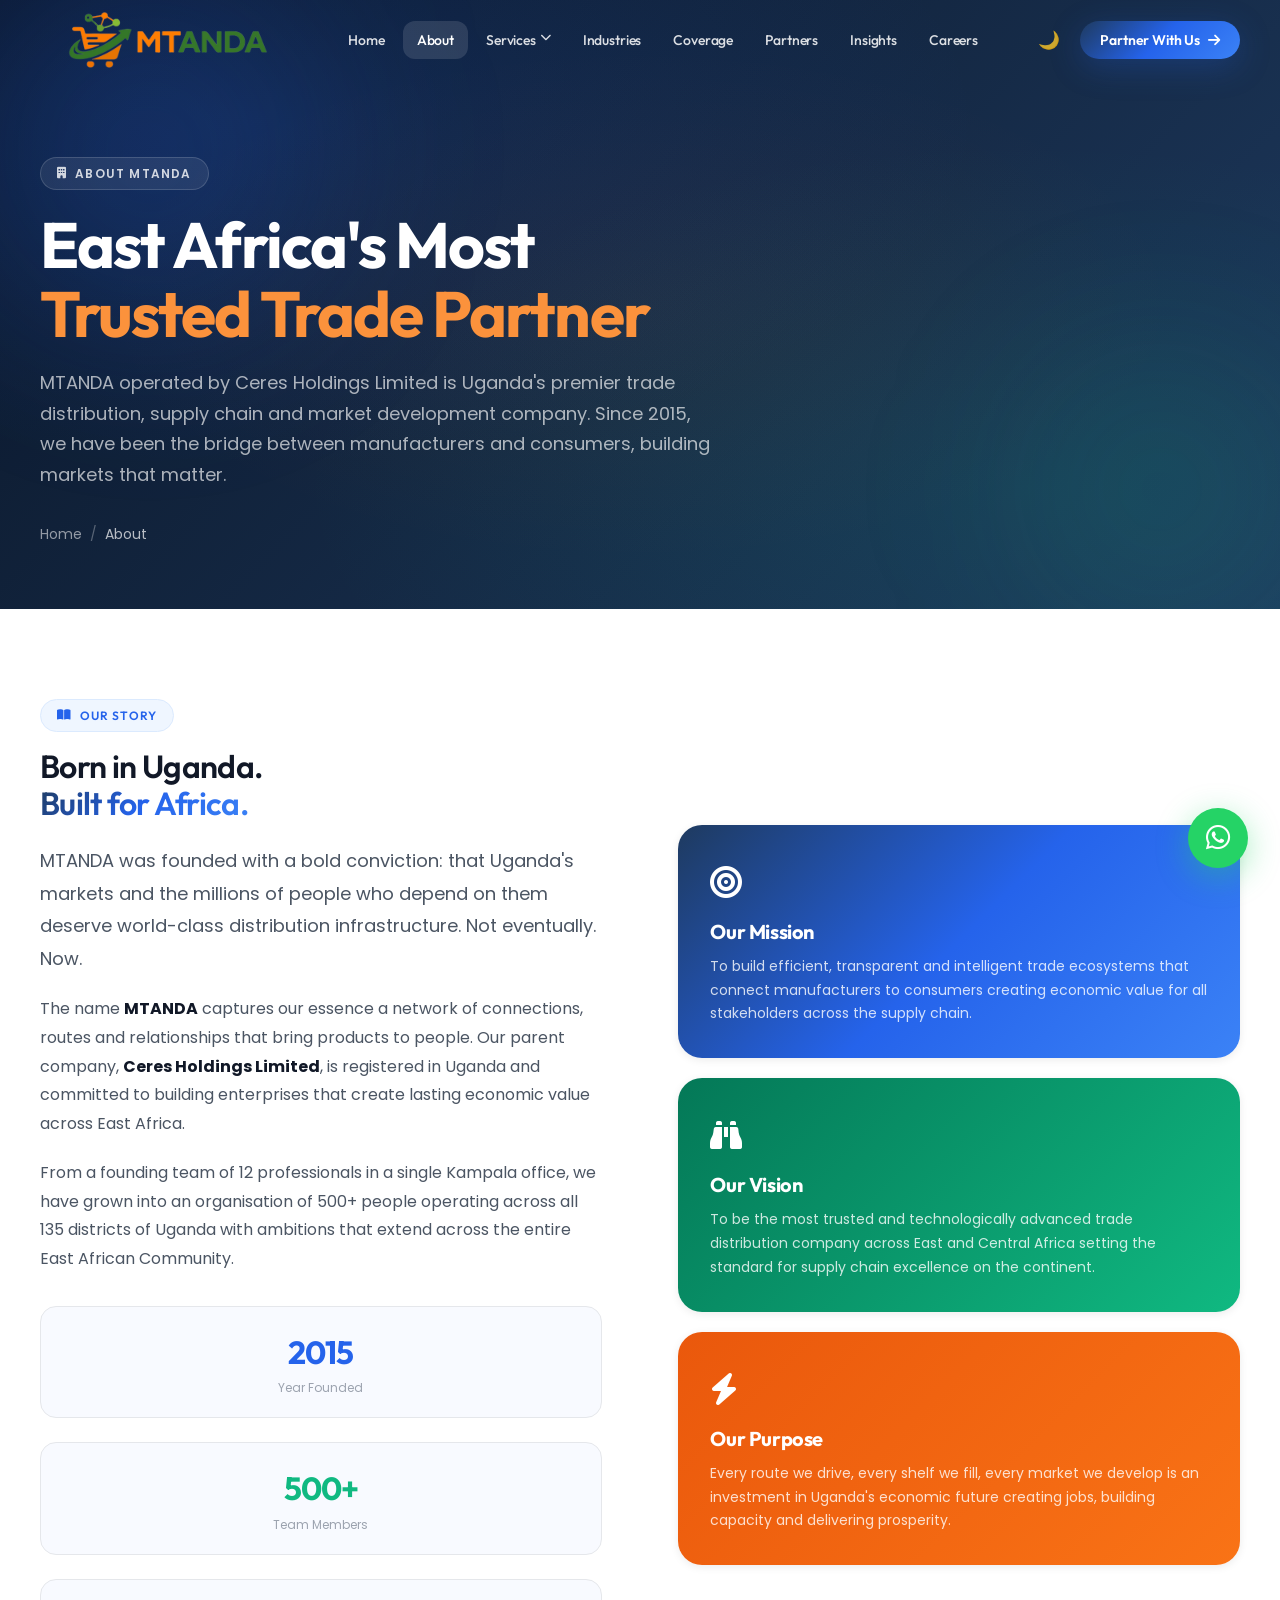
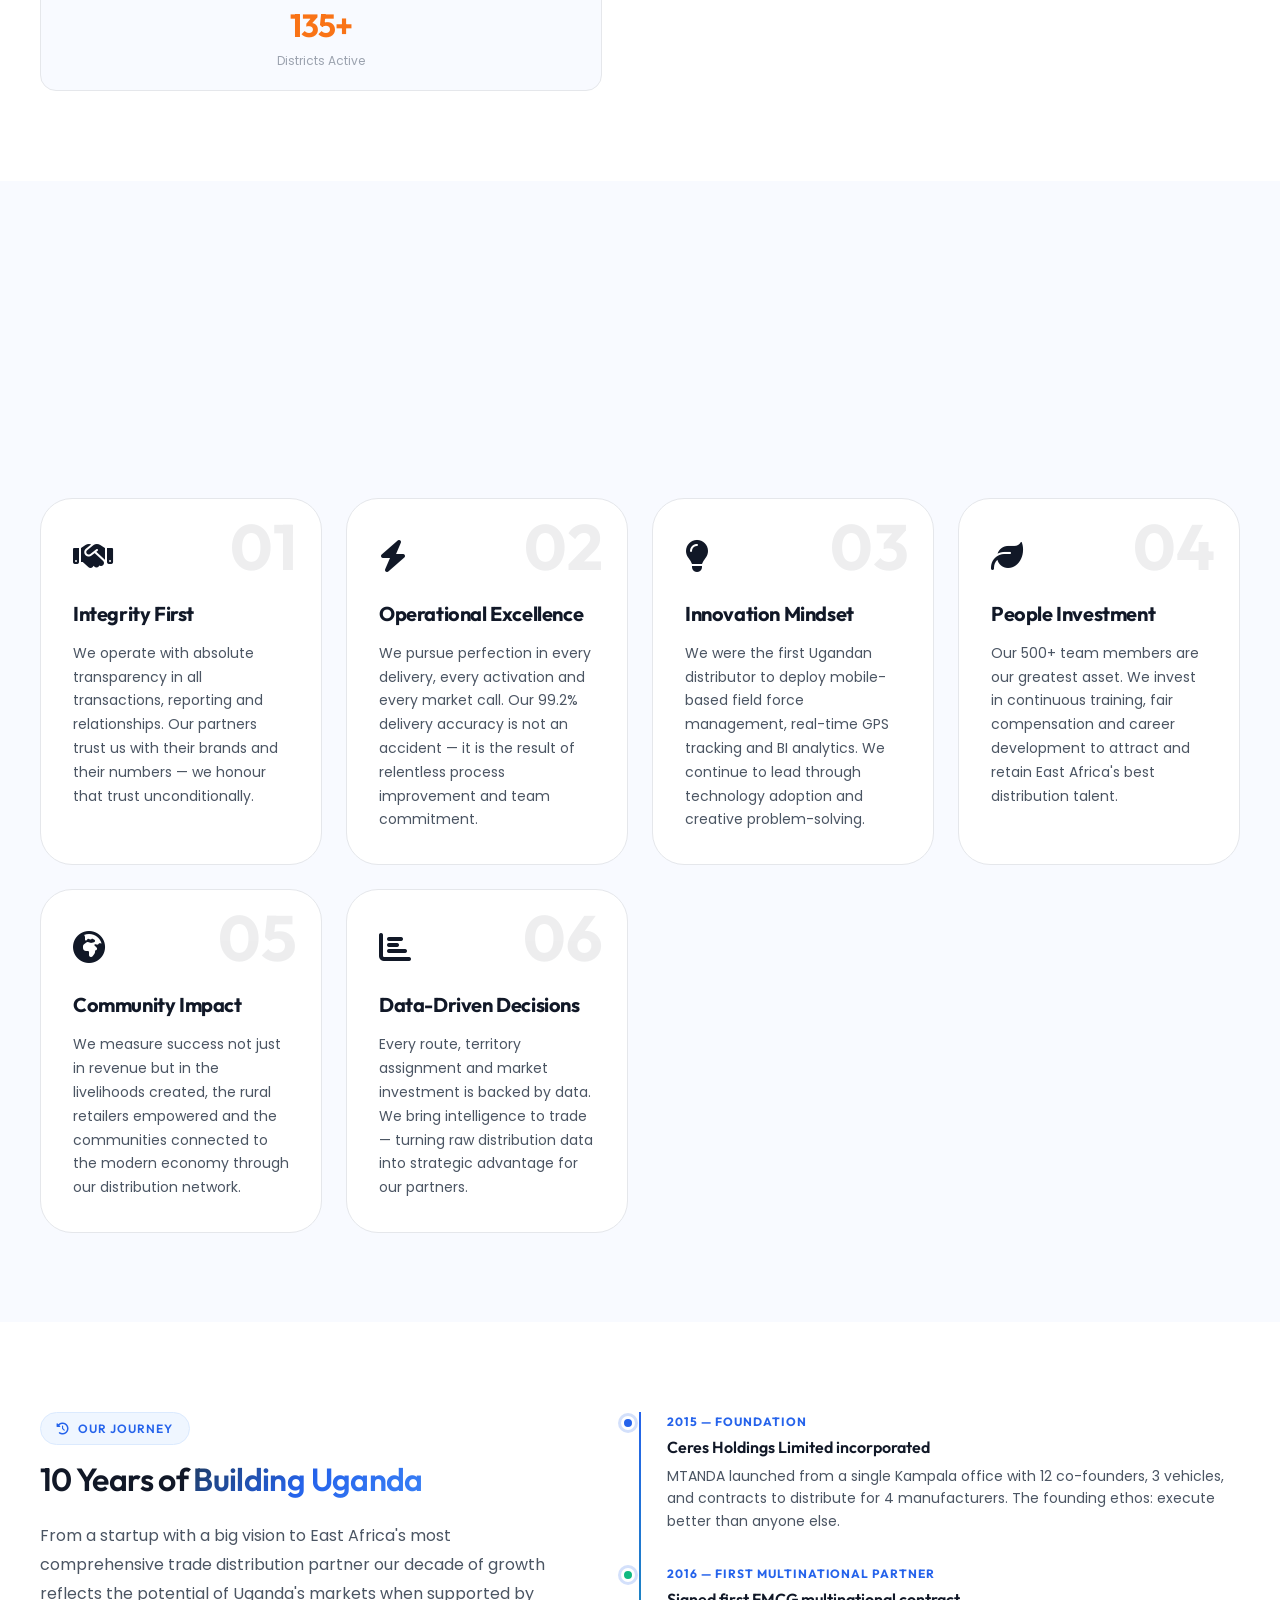
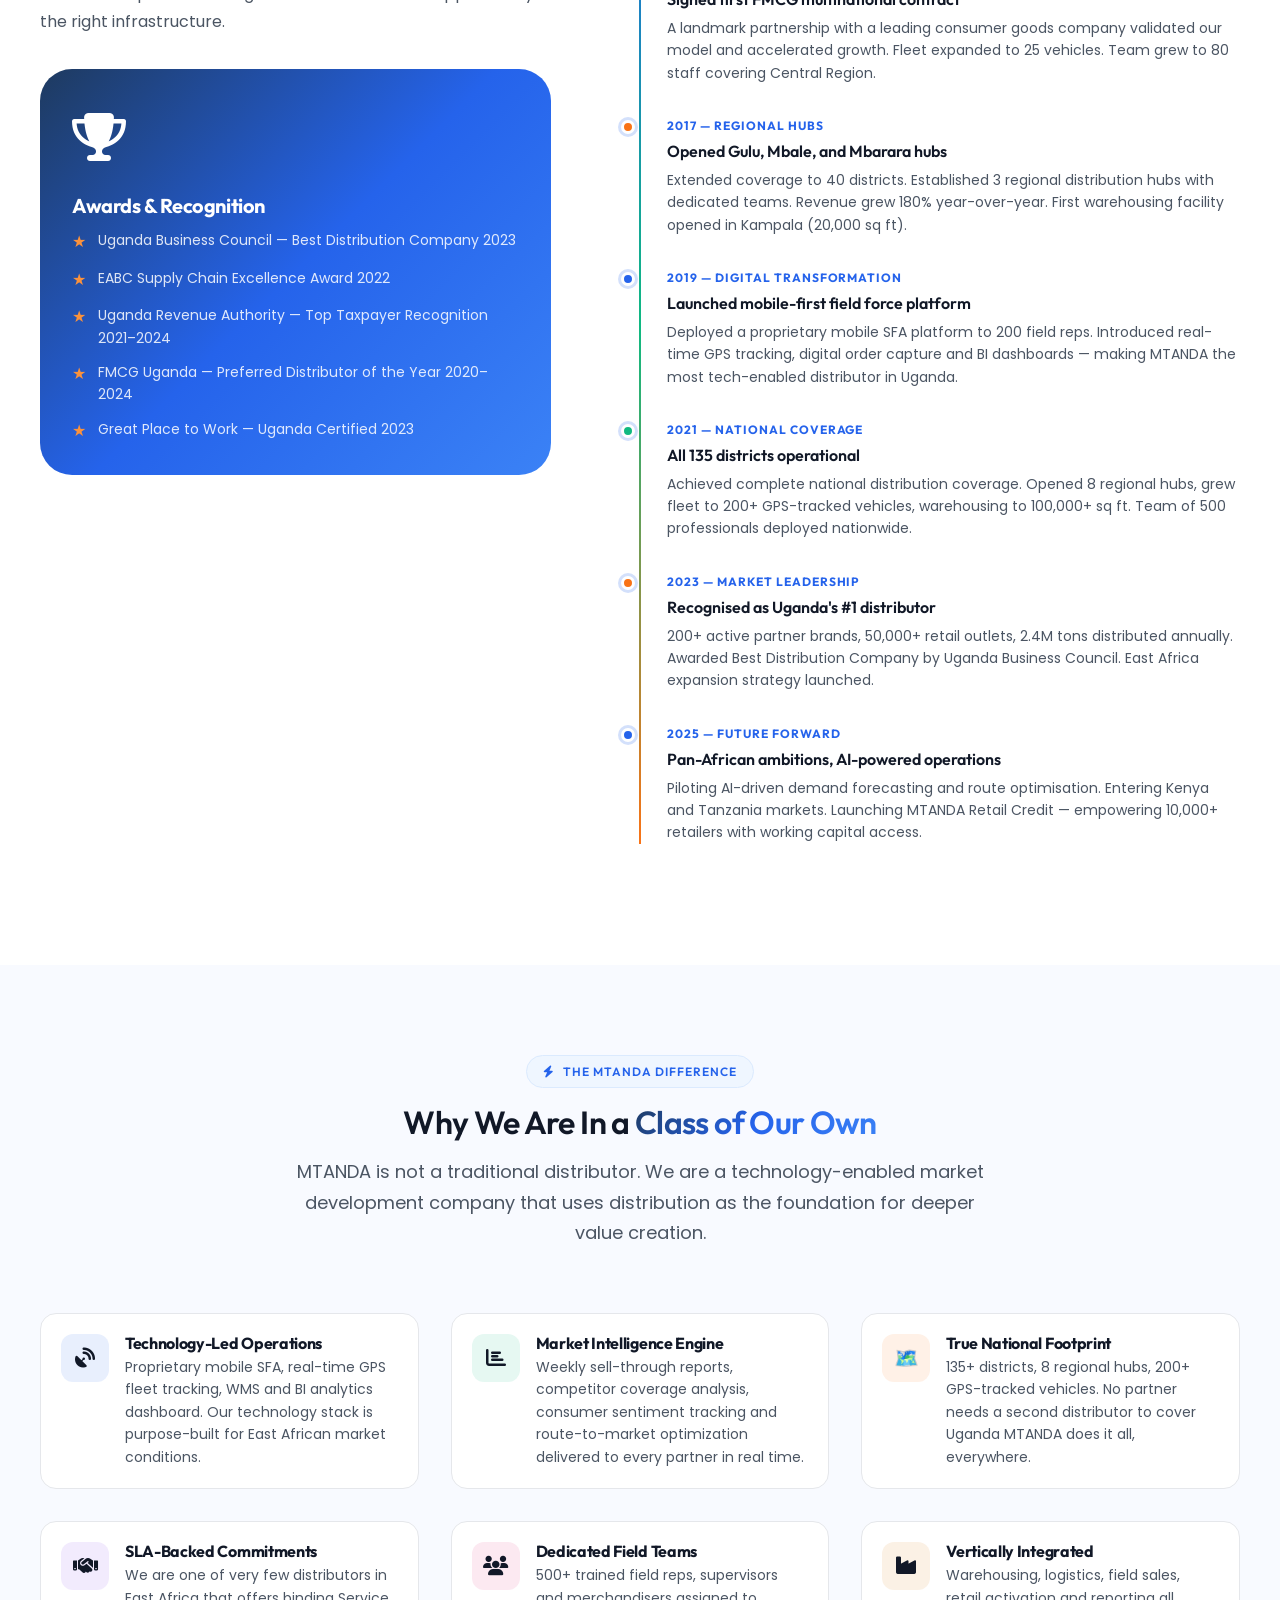
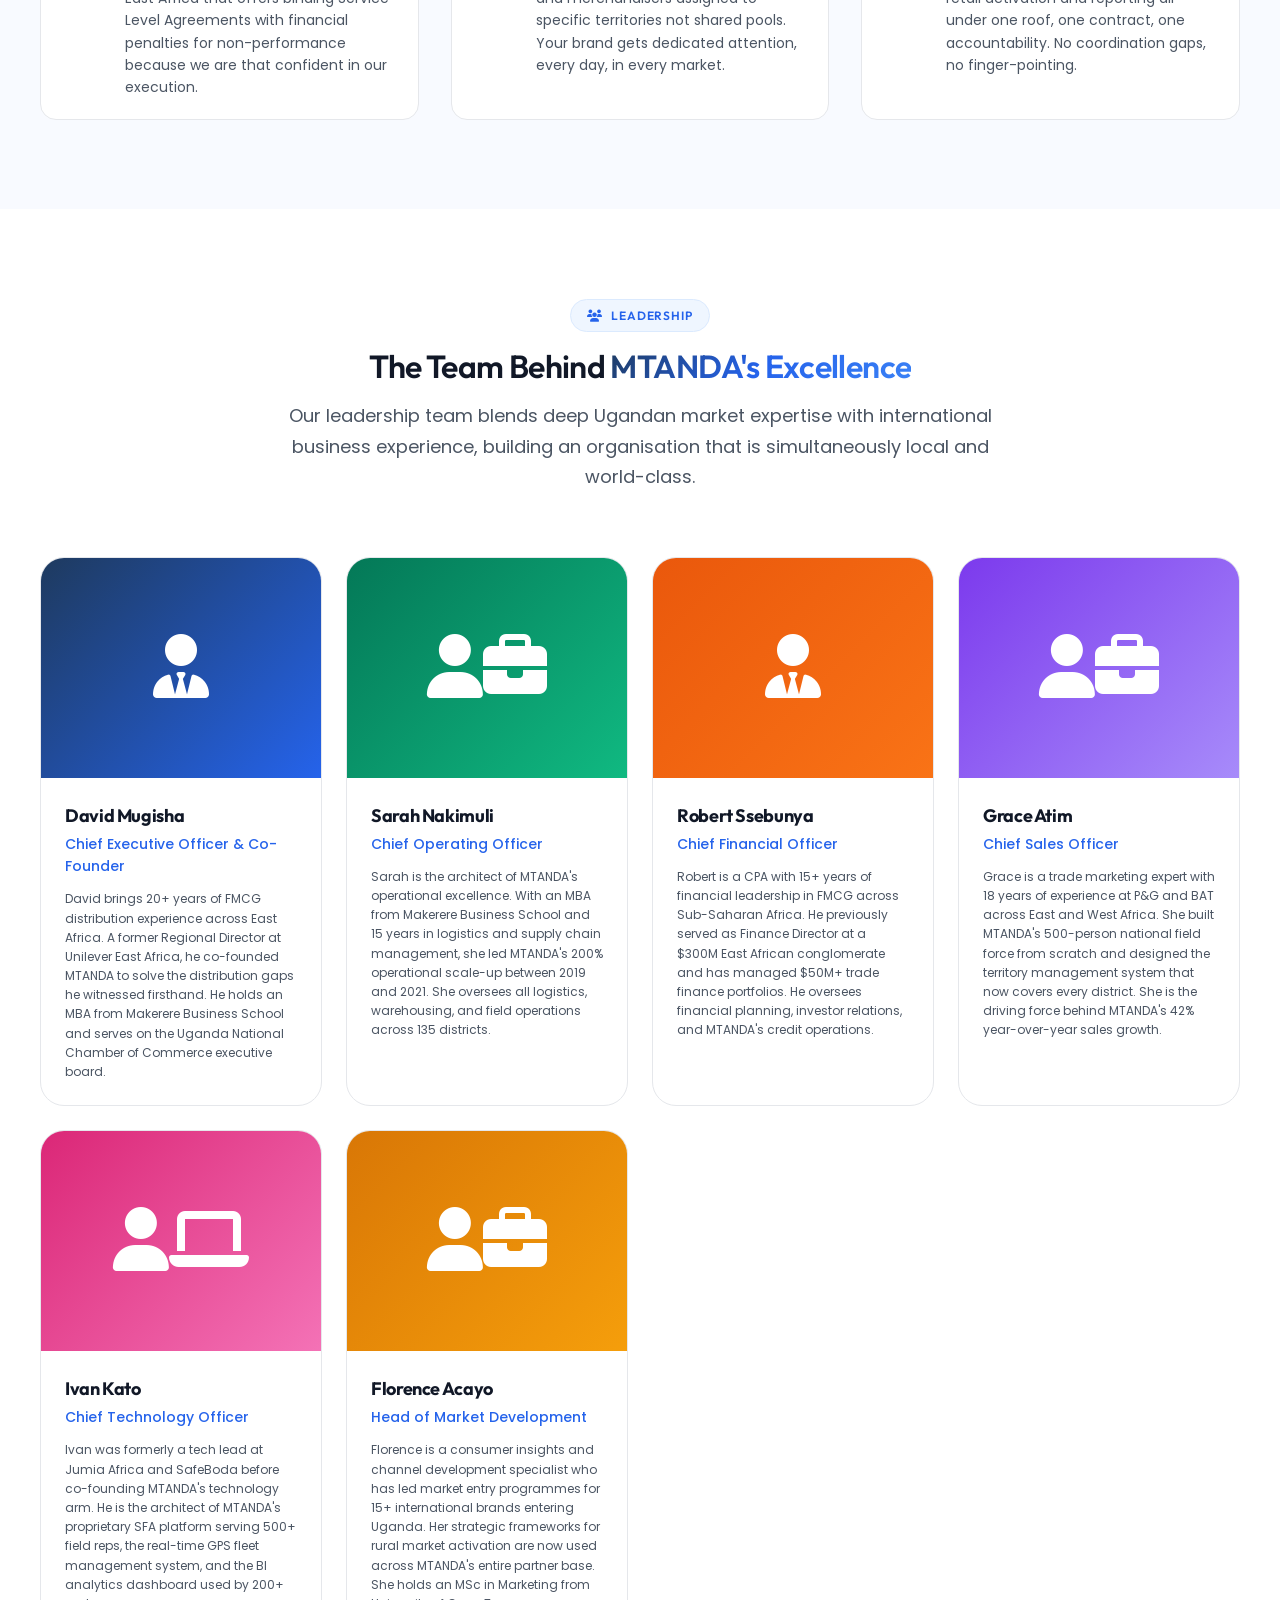
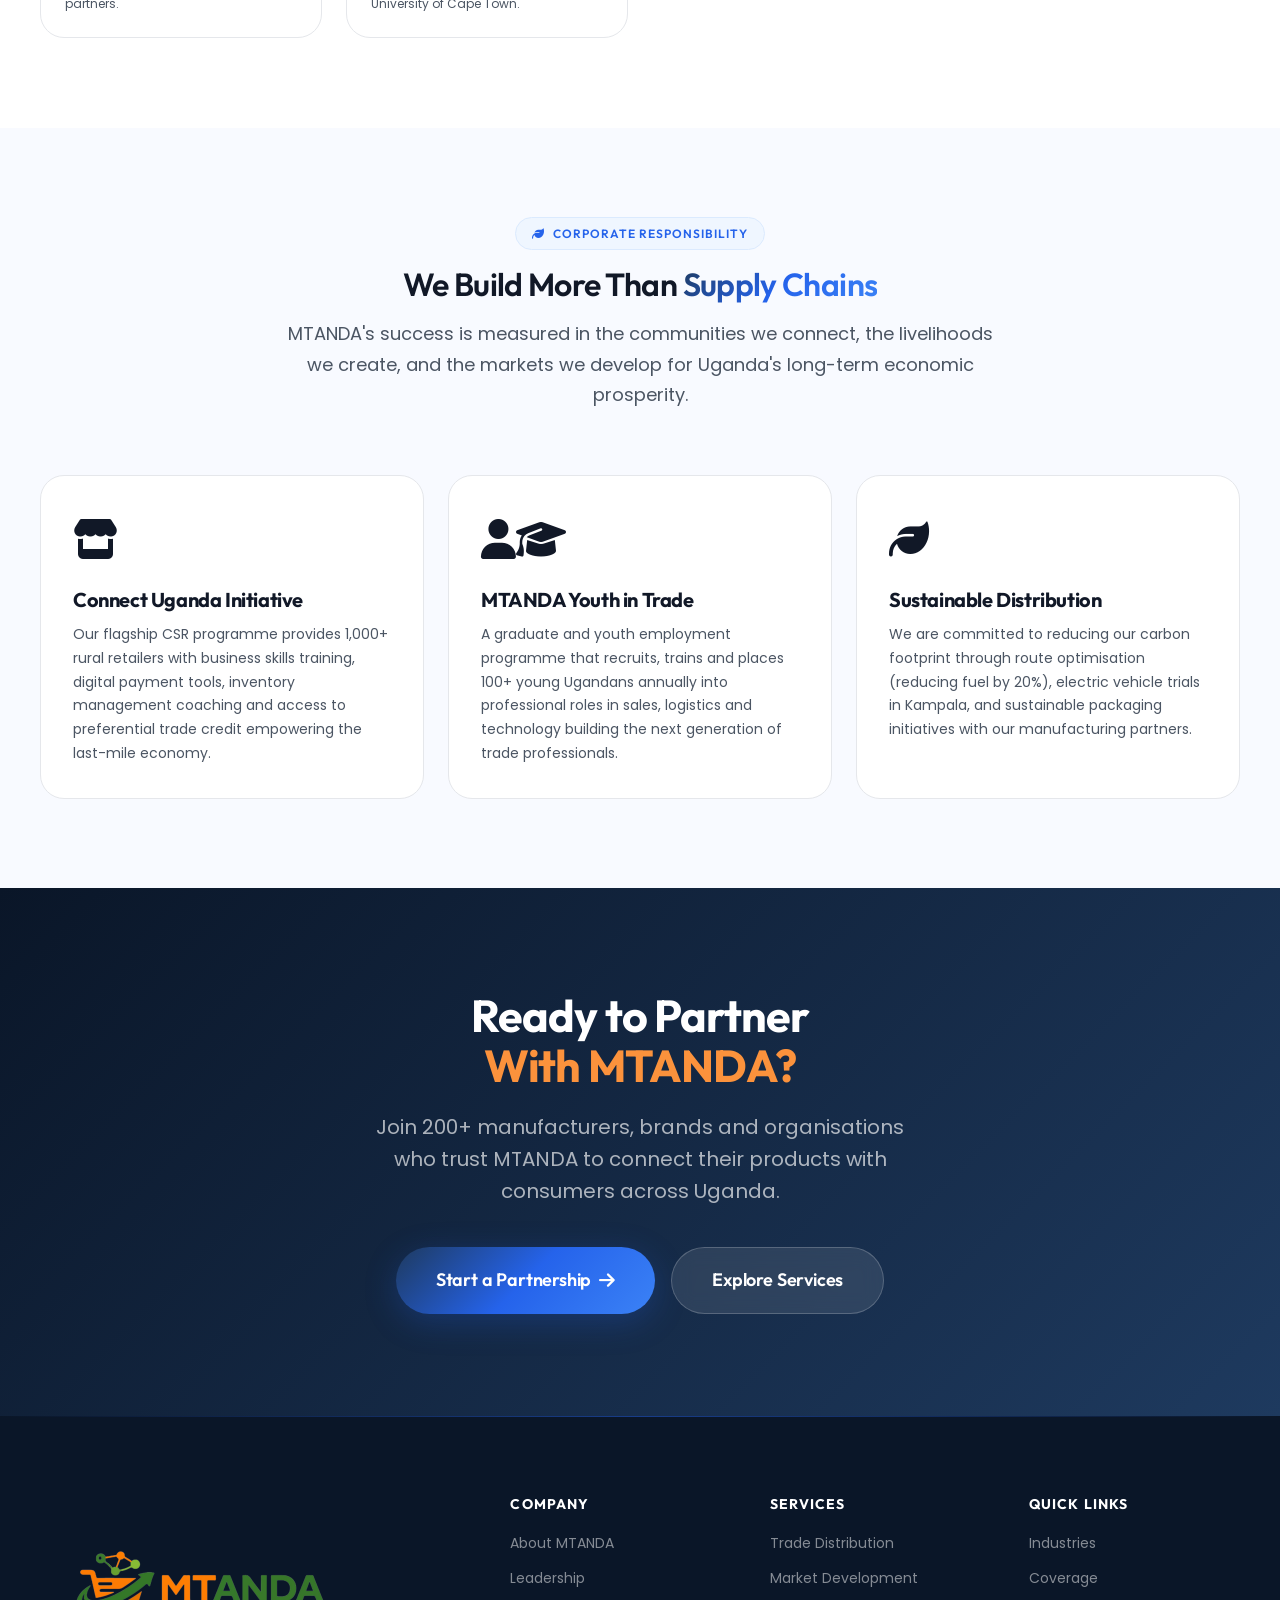
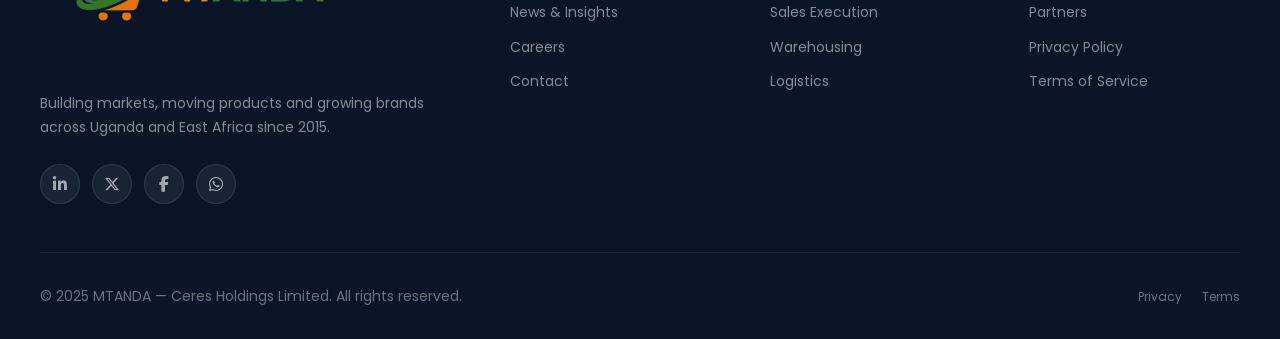
==== commit 828a8897: "Add files via upload" ====
--- a/about.html
+++ b/about.html
@@ -26,8 +26,7 @@
   <nav id="navbar" role="navigation" aria-label="Main navigation">
     <div class="nav-inner">
       <a href="index.html" class="nav-logo" aria-label="MTANDA Home">
-        <div class="nav-logo-mark">M</div>
-        <div><span class="nav-logo-text">MTANDA</span><span class="nav-logo-sub">Ceres Holdings Limited</span></div>
+        <img src="img/Mtanda.png" alt="MTANDA Logo" style="height: 144px; width: auto;" />
       </a>
       <ul class="nav-menu" role="list">
         <li><a href="index.html" class="nav-link" data-page="index.html">Home</a></li>
@@ -102,7 +101,7 @@
         <p style="font-size:var(--text-lg);color:var(--text-secondary);line-height:1.8;margin-bottom:var(--space-5);">MTANDA was founded with a bold conviction: that Uganda's markets and the millions of people who depend on them deserve world-class distribution infrastructure. Not eventually. Now.</p>
         <p style="color:var(--text-secondary);line-height:1.8;margin-bottom:var(--space-5);">The name <strong style="color:var(--text-primary);">MTANDA</strong> captures our essence a network of connections, routes and relationships that bring products to people. Our parent company, <strong style="color:var(--text-primary);">Ceres Holdings Limited</strong>, is registered in Uganda and committed to building enterprises that create lasting economic value across East Africa.</p>
         <p style="color:var(--text-secondary);line-height:1.8;margin-bottom:var(--space-8);">From a founding team of 12 professionals in a single Kampala office, we have grown into an organisation of 500+ people operating across all 135 districts of Uganda with ambitions that extend across the entire East African Community.</p>
-        <div style="display:grid;grid-template-columns:repeat(3,1fr);gap:var(--space-4);">
+        <div class="grid-3">
           <div style="text-align:center;padding:var(--space-5);background:var(--bg-secondary);border-radius:var(--radius-lg);border:1px solid var(--border-color);">
             <div style="font-family:var(--font-display);font-size:2rem;font-weight:700;color:var(--primary);letter-spacing:-0.03em;">2015</div>
             <div style="font-size:var(--text-xs);color:var(--text-muted);">Year Founded</div>
@@ -149,7 +148,7 @@
       <h2 class="display-sm">The Principles That <span class="text-gradient">Drive Us</span></h2>
       <p>Our values are not words on a wall they are the daily commitments made by every member of the MTANDA team, from warehouse to boardroom.</p>
     </div>
-    <div style="display:grid;grid-template-columns:repeat(3,1fr);gap:var(--space-6);" data-aos="fade-up" data-aos-delay="100">
+    <div class="grid-3" data-aos="fade-up" data-aos-delay="100">
       <div class="pillar-card">
         <div class="pillar-number">01</div>
         <div class="pillar-card::before" style="background:var(--gradient-primary);"></div>
@@ -279,7 +278,7 @@
       <h2 class="display-sm">Why We Are In a <span class="text-gradient">Class of Our Own</span></h2>
       <p>MTANDA is not a traditional distributor. We are a technology-enabled market development company that uses distribution as the foundation for deeper value creation.</p>
     </div>
-    <div style="display:grid;grid-template-columns:repeat(2,1fr);gap:var(--space-6);" data-aos="fade-up" data-aos-delay="80">
+    <div class="grid-2" data-aos="fade-up" data-aos-delay="80">
       <div class="feature-item">
         <div class="feature-icon-box" style="background:rgba(37,99,235,0.1);"><i class="fa-solid fa-satellite-dish"></i></div>
         <div><h4>Technology-Led Operations</h4><p>Proprietary mobile SFA, real-time GPS fleet tracking, WMS and BI analytics dashboard. Our technology stack is purpose-built for East African market conditions.</p></div>
@@ -316,7 +315,7 @@
       <h2 class="display-sm">The Team Behind <span class="text-gradient">MTANDA's Excellence</span></h2>
       <p>Our leadership team blends deep Ugandan market expertise with international business experience, building an organisation that is simultaneously local and world-class.</p>
     </div>
-    <div style="display:grid;grid-template-columns:repeat(3,1fr);gap:var(--space-6);">
+    <div class="grid-3">
       <div class="team-card" data-aos="fade-up">
         <div class="team-photo" style="background:linear-gradient(135deg,#1E3A5F,#2563EB);height:220px;"><span style="font-size:4rem;"><i class="fa-solid fa-user-tie"></i></span>
           <div class="team-photo-overlay">
@@ -407,7 +406,7 @@
       <h2 class="display-sm">We Build More Than <span class="text-gradient">Supply Chains</span></h2>
       <p>MTANDA's success is measured in the communities we connect, the livelihoods we create, and the markets we develop for Uganda's long-term economic prosperity.</p>
     </div>
-    <div style="display:grid;grid-template-columns:repeat(3,1fr);gap:var(--space-6);" data-aos="fade-up" data-aos-delay="80">
+    <div class="grid-3" data-aos="fade-up" data-aos-delay="80">
       <div class="info-card">
         <div class="info-card-icon"><i class="fa-solid fa-store"></i></div>
         <h3>Connect Uganda Initiative</h3>
--- a/css/main.css
+++ b/css/main.css
@@ -154,7 +154,7 @@
   --container-max: 1280px;
   --container-wide: 1440px;
   --nav-height: 80px;
-  --section-padding: clamp(2rem, 4vw, 4rem);
+  --section-padding: clamp(3rem, 5vw, 4rem);
 }
 
 /* ── Dark Mode Variables ── */
@@ -270,13 +270,13 @@
   width: 100%;
   max-width: var(--container-max);
   margin: 0 auto;
-  padding: 0 clamp(1rem, 4vw, 2rem);
+  padding: 0 clamp(1.5rem, 6vw, 2.5rem);
 }
 .container-wide {
   width: 100%;
   max-width: var(--container-wide);
   margin: 0 auto;
-  padding: 0 clamp(1rem, 4vw, 2rem);
+  padding: 0 clamp(1.5rem, 6vw, 2.5rem);
 }
 
 .section {
@@ -284,9 +284,9 @@
 }
 .section-sm { padding: clamp(1.5rem, 2.5vw, 2.5rem) 0; }
 
-.grid-2 { display: grid; grid-template-columns: repeat(2, 1fr); gap: var(--space-8); }
-.grid-3 { display: grid; grid-template-columns: repeat(3, 1fr); gap: var(--space-6); }
-.grid-4 { display: grid; grid-template-columns: repeat(4, 1fr); gap: var(--space-6); }
+.grid-2 { display: grid; grid-template-columns: repeat(auto-fit, minmax(320px, 1fr)); gap: var(--space-8); }
+.grid-3 { display: grid; grid-template-columns: repeat(auto-fit, minmax(280px, 1fr)); gap: var(--space-6); }
+.grid-4 { display: grid; grid-template-columns: repeat(auto-fit, minmax(240px, 1fr)); gap: var(--space-6); }
 
 /* ── Buttons ── */
 .btn {
@@ -583,7 +583,7 @@
   align-items: center;
   justify-content: space-between;
   height: 100%;
-  padding: 0 clamp(1rem, 4vw, 2rem);
+  padding: 0 clamp(1.5rem, 6vw, 2.5rem);
   max-width: var(--container-wide);
   margin: 0 auto;
 }
@@ -2145,8 +2145,8 @@
 
 #back-to-top {
   position: fixed;
-  bottom: var(--space-8);
-  right: calc(var(--space-8) + 72px);
+  bottom: calc(var(--space-8) + 76px);
+  right: var(--space-8);
   width: 48px; height: 48px;
   background: var(--gradient-primary);
   border-radius: var(--radius-full);
@@ -2283,6 +2283,7 @@
   .contact-inner { grid-template-columns: 1fr; }
   .news-grid { grid-template-columns: repeat(2, 1fr); }
   .coverage-inner { grid-template-columns: 1fr; }
+  .grid-3 {grid-template-columns: 1fr; }
 }
 
 @media (max-width: 768px) {
@@ -2290,8 +2291,7 @@
   .nav-menu { display: none; }
   .nav-actions > *:not(.mobile-menu-btn):not(.theme-toggle) { display: none; }
   .mobile-menu-btn { display: flex; }
-  .grid-2 { grid-template-columns: 1fr; }
-  .grid-3, .grid-4 { grid-template-columns: repeat(2, 1fr); }
+  .mobile-menu-btn { display: flex; }
   .comparison-header > div:first-child,
   .comparison-row > div:first-child { font-size: var(--text-xs); padding: var(--space-3) var(--space-3); }
   .comparison-header, .comparison-row { grid-template-columns: 2fr 1fr 1fr; }
@@ -2301,16 +2301,17 @@
   .footer-grid { grid-template-columns: 1fr; }
   .testimonial-card { width: 100%; }
   .hero-stats { gap: var(--space-6); flex-wrap: wrap; }
+  .grid-3 { display: grid; grid-template-columns: repeat(auto-fit, minmax(280px, 1fr)); gap: var(--space-6); }
 }
 
 @media (max-width: 480px) {
   .stats-grid { grid-template-columns: 1fr; }
   .stat-item { border-right: none; }
-  .grid-3, .grid-4 { grid-template-columns: 1fr; }
   .industries-grid { grid-template-columns: repeat(2, 1fr); }
   #cookie-banner { left: var(--space-3); right: var(--space-3); max-width: none; }
   #whatsapp-btn { bottom: var(--space-5); right: var(--space-5); }
   #back-to-top { bottom: calc(var(--space-5) + 70px); right: var(--space-5); }
+
 }
 
 /* ── Search overlay ── */
